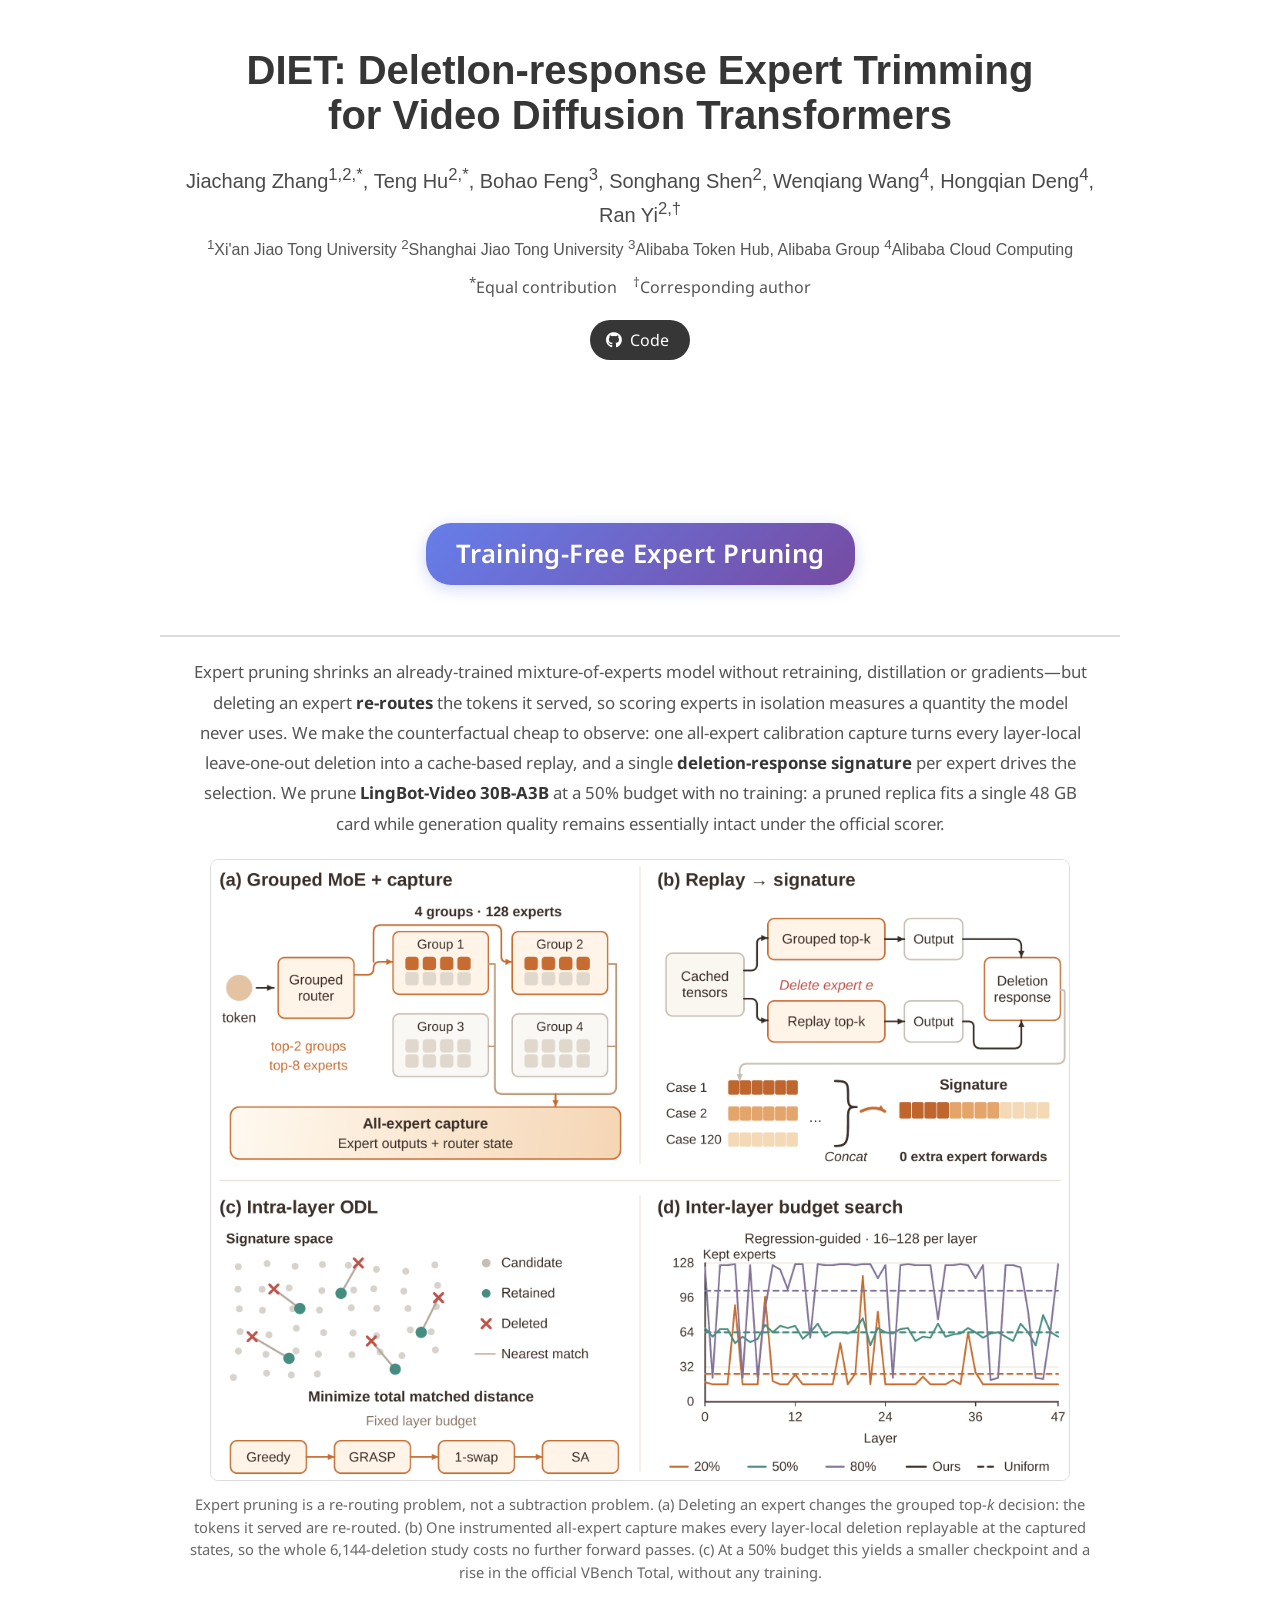
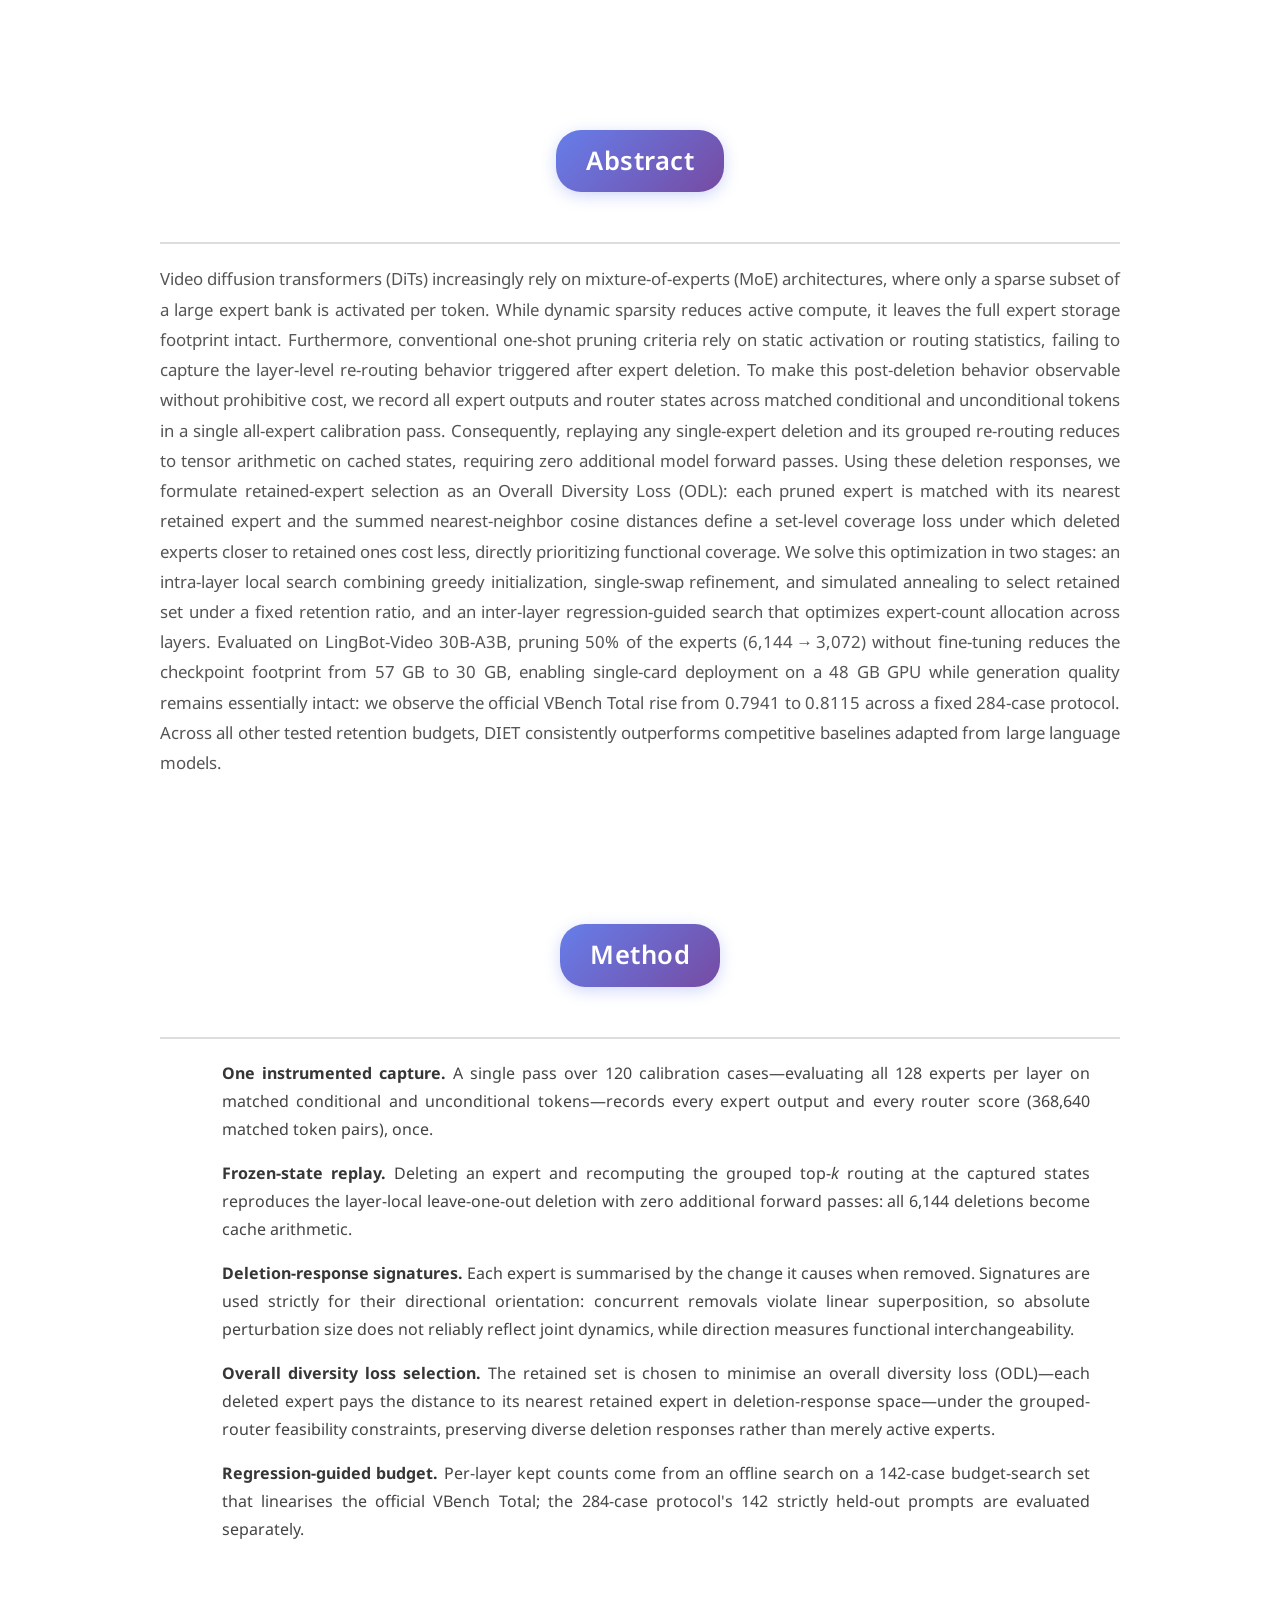
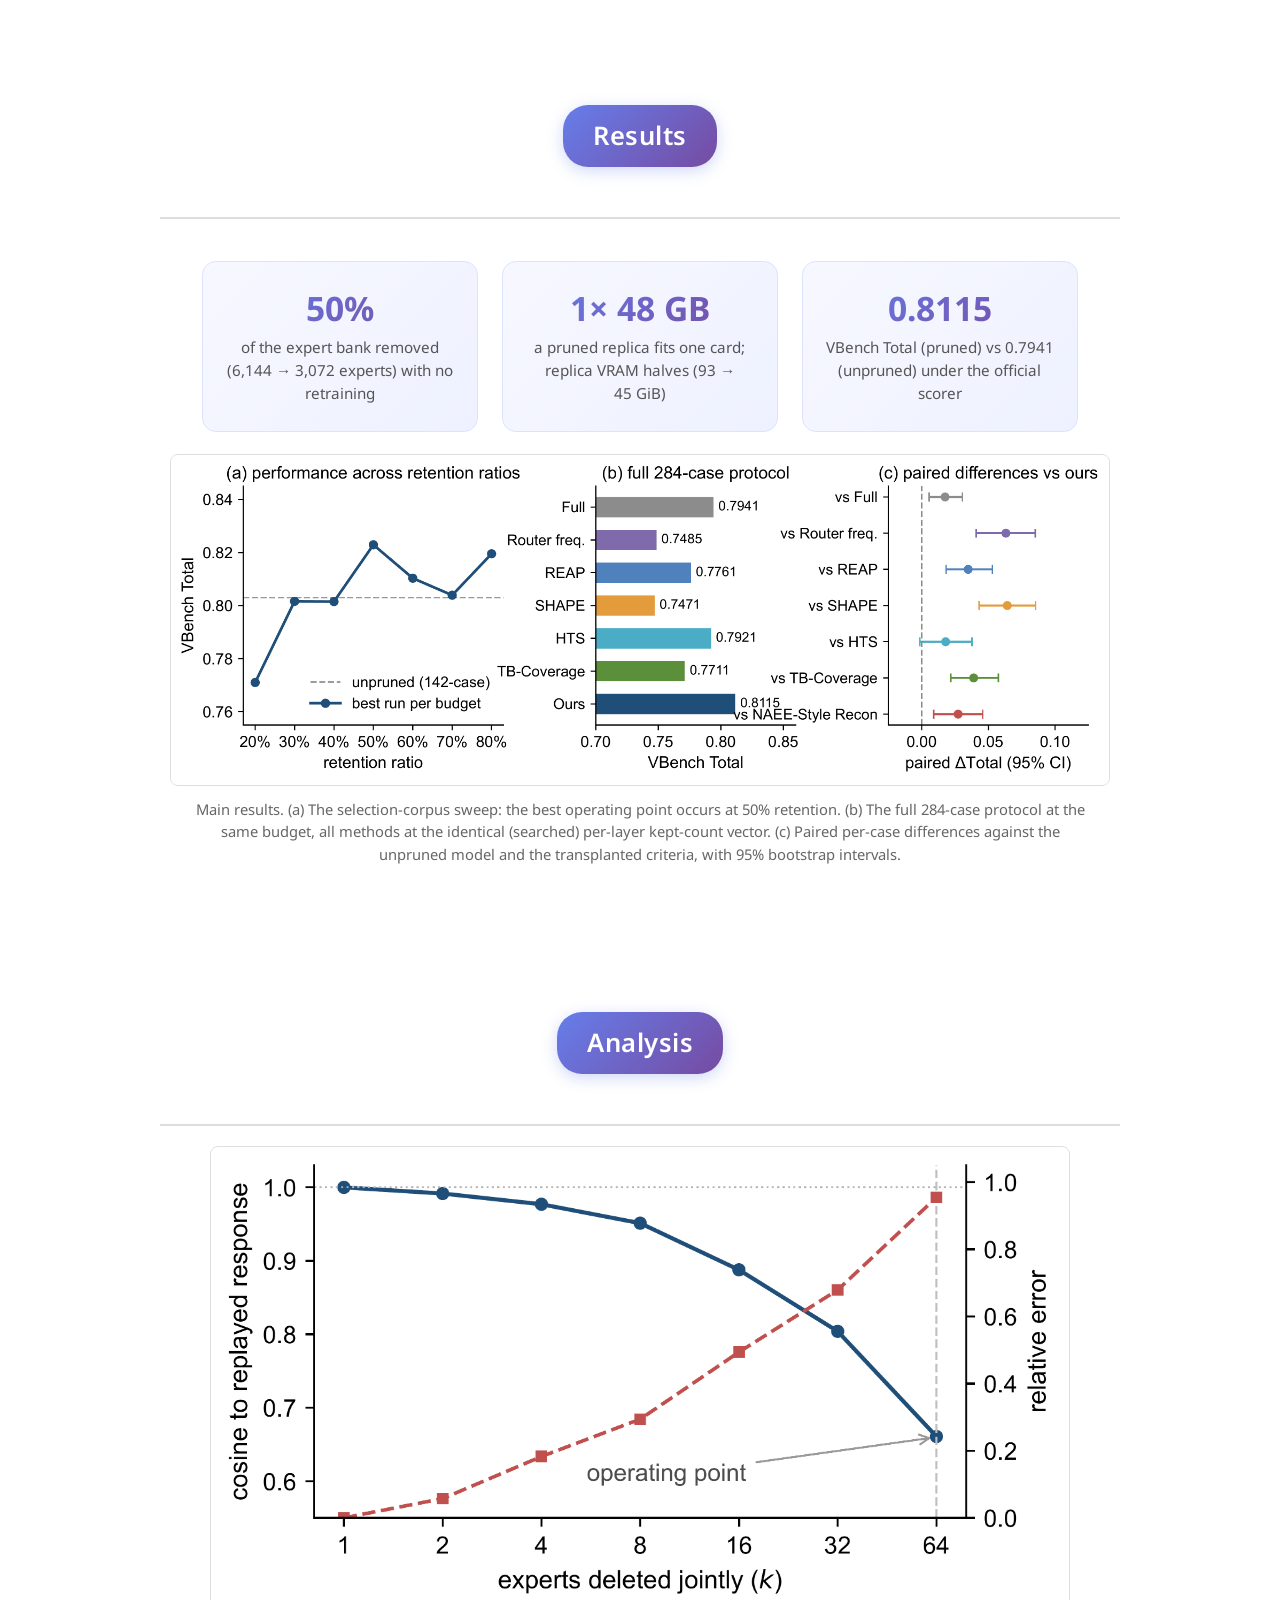
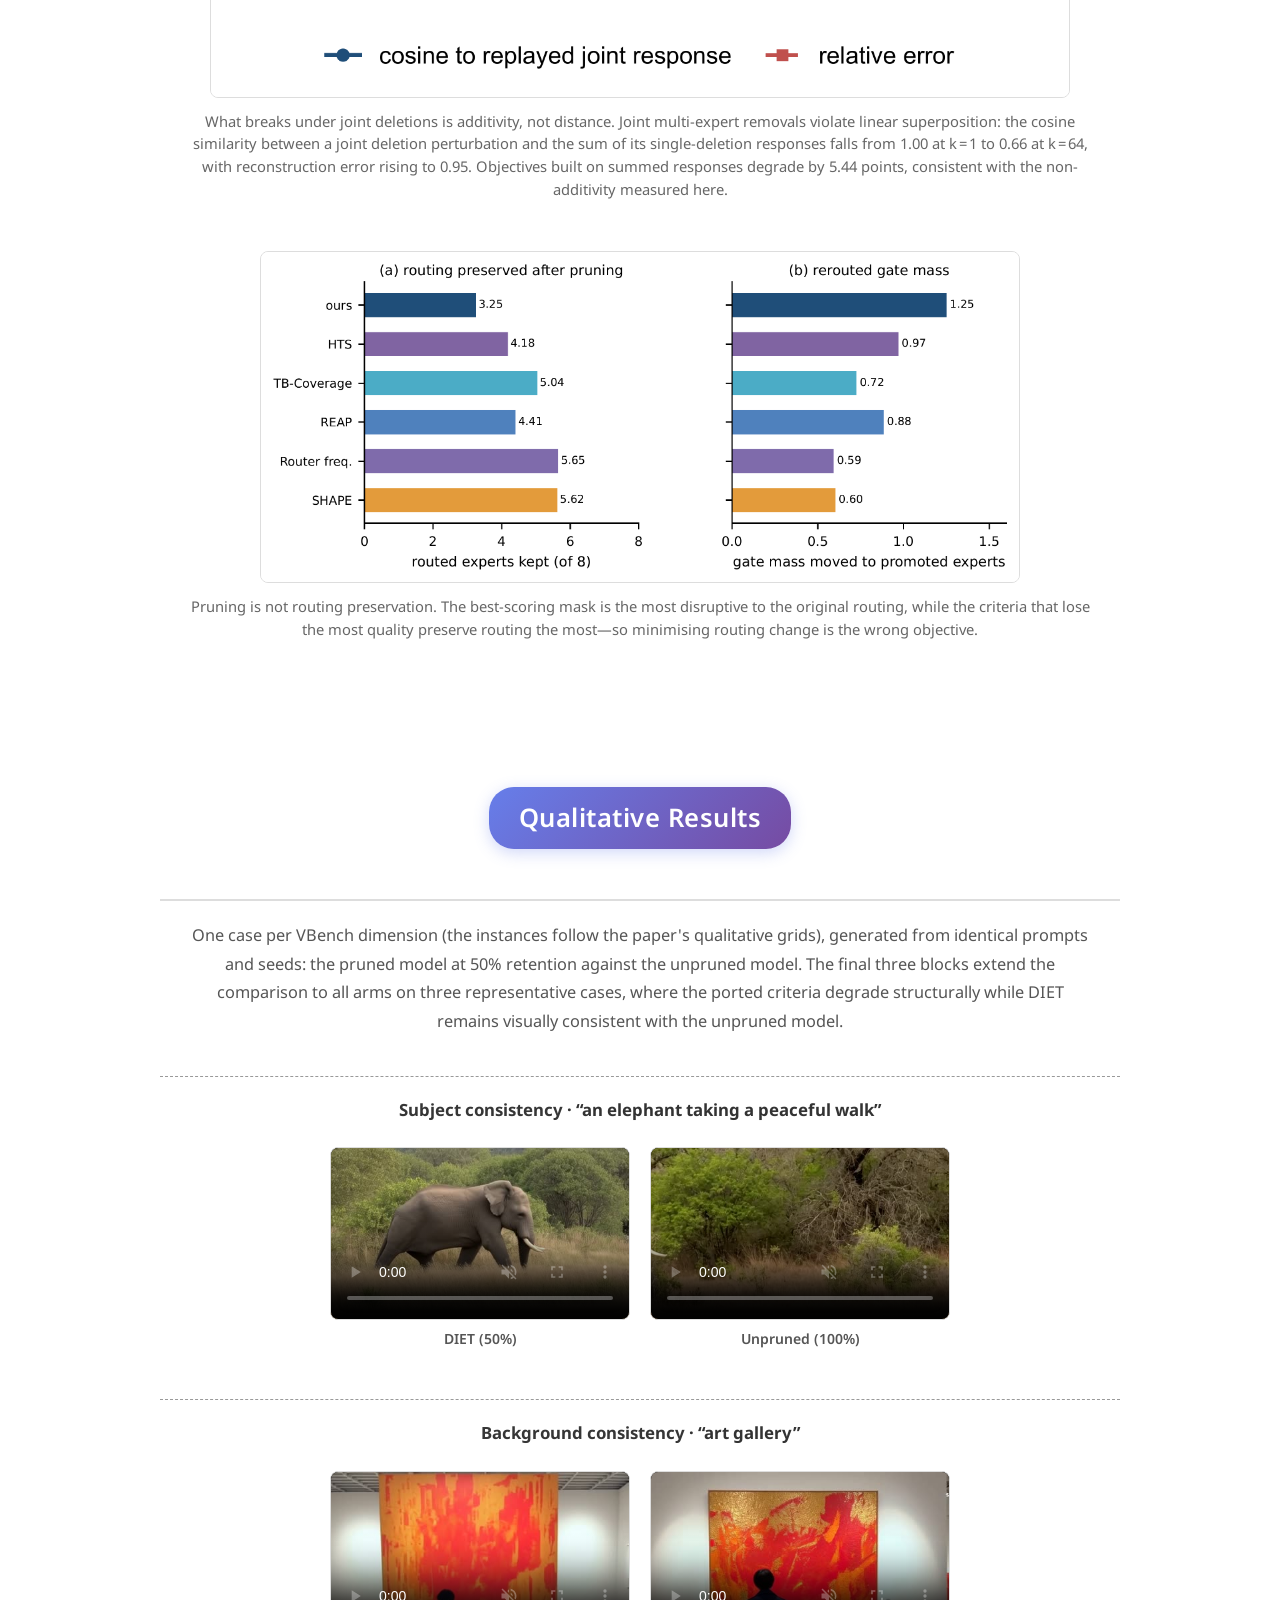
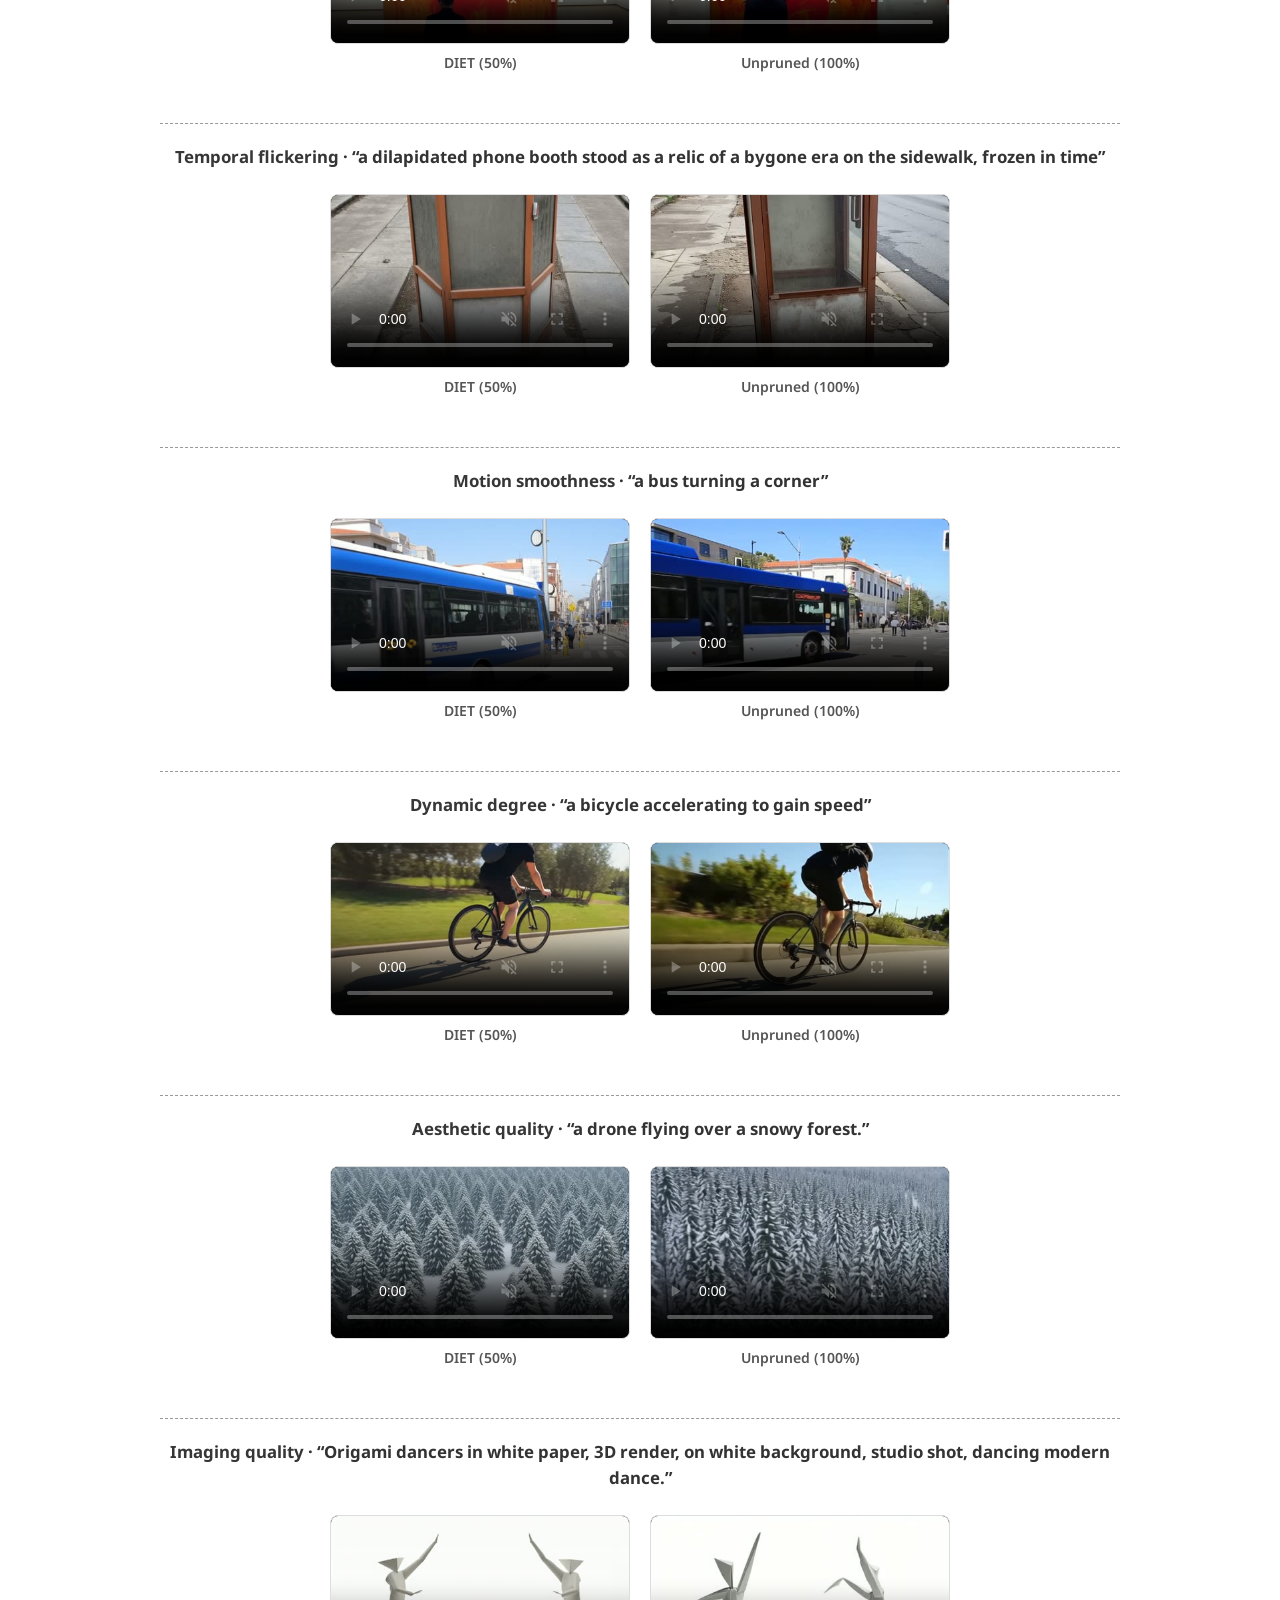
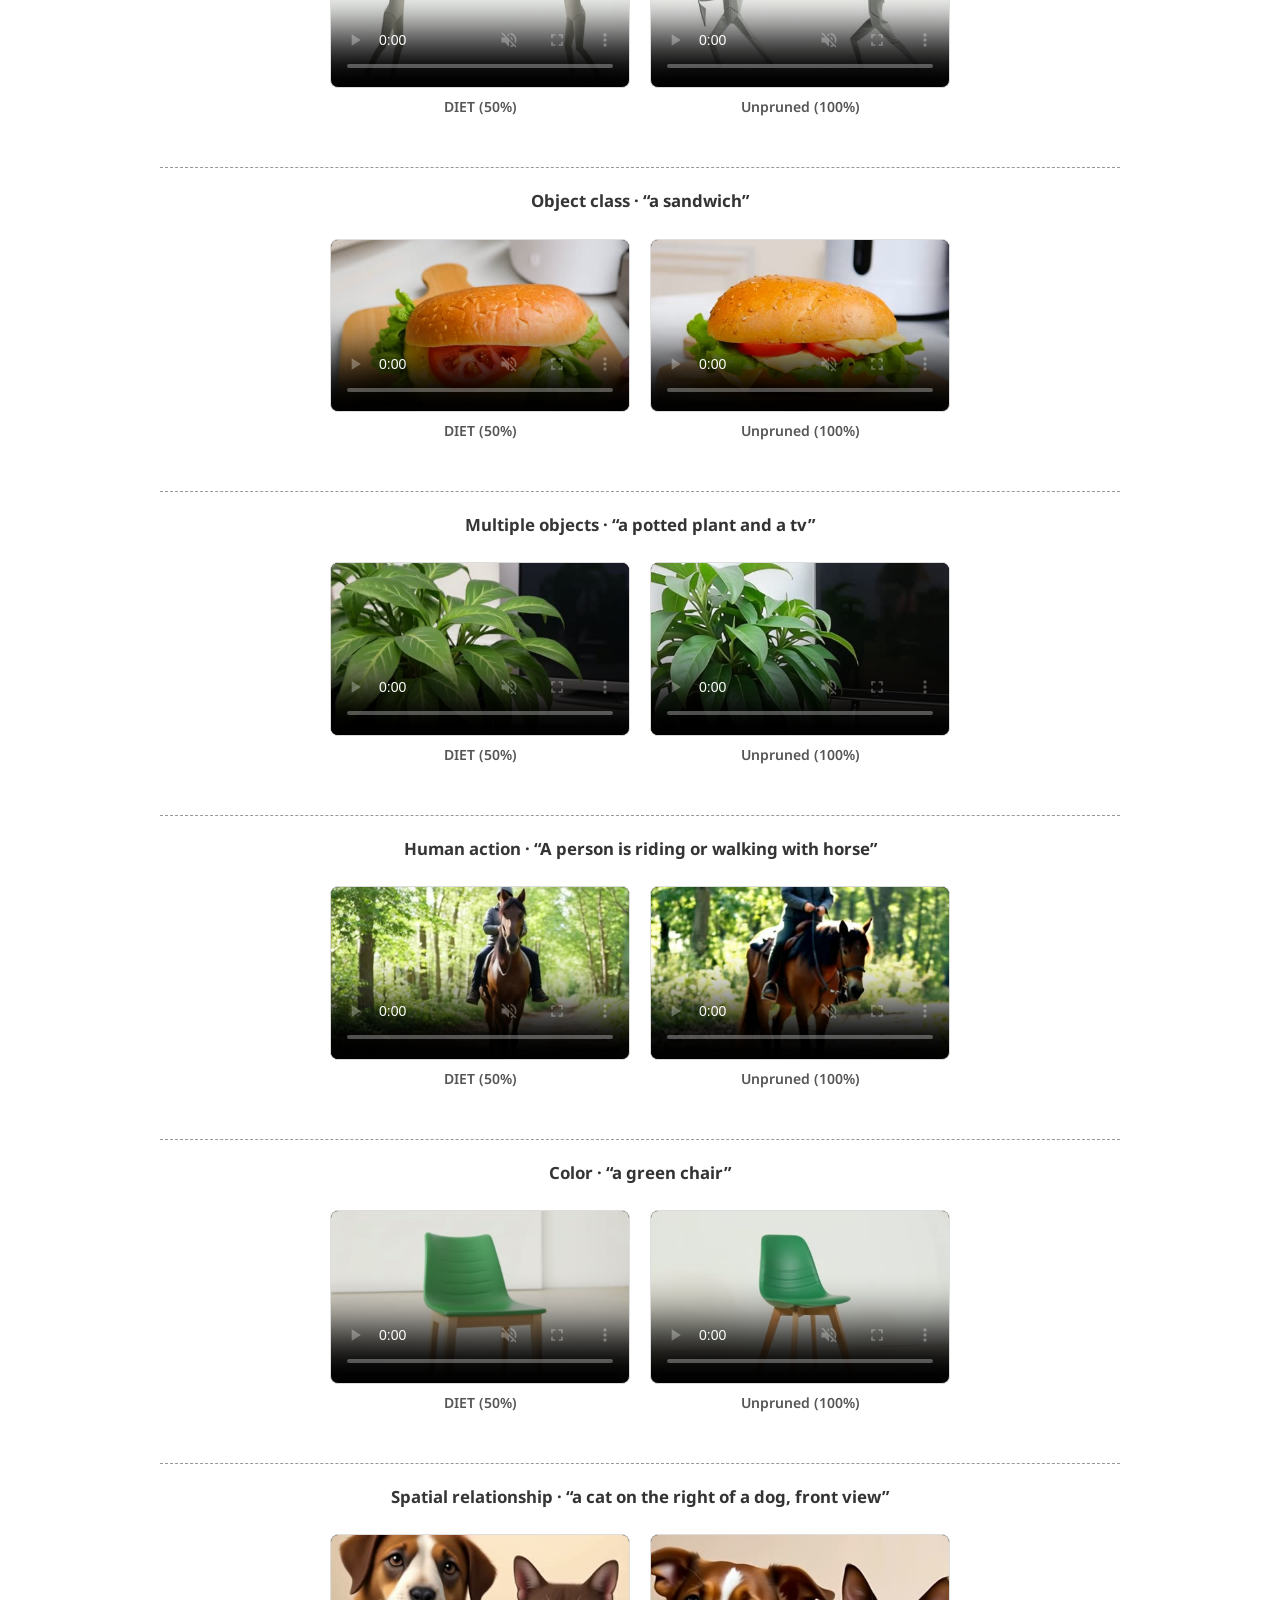
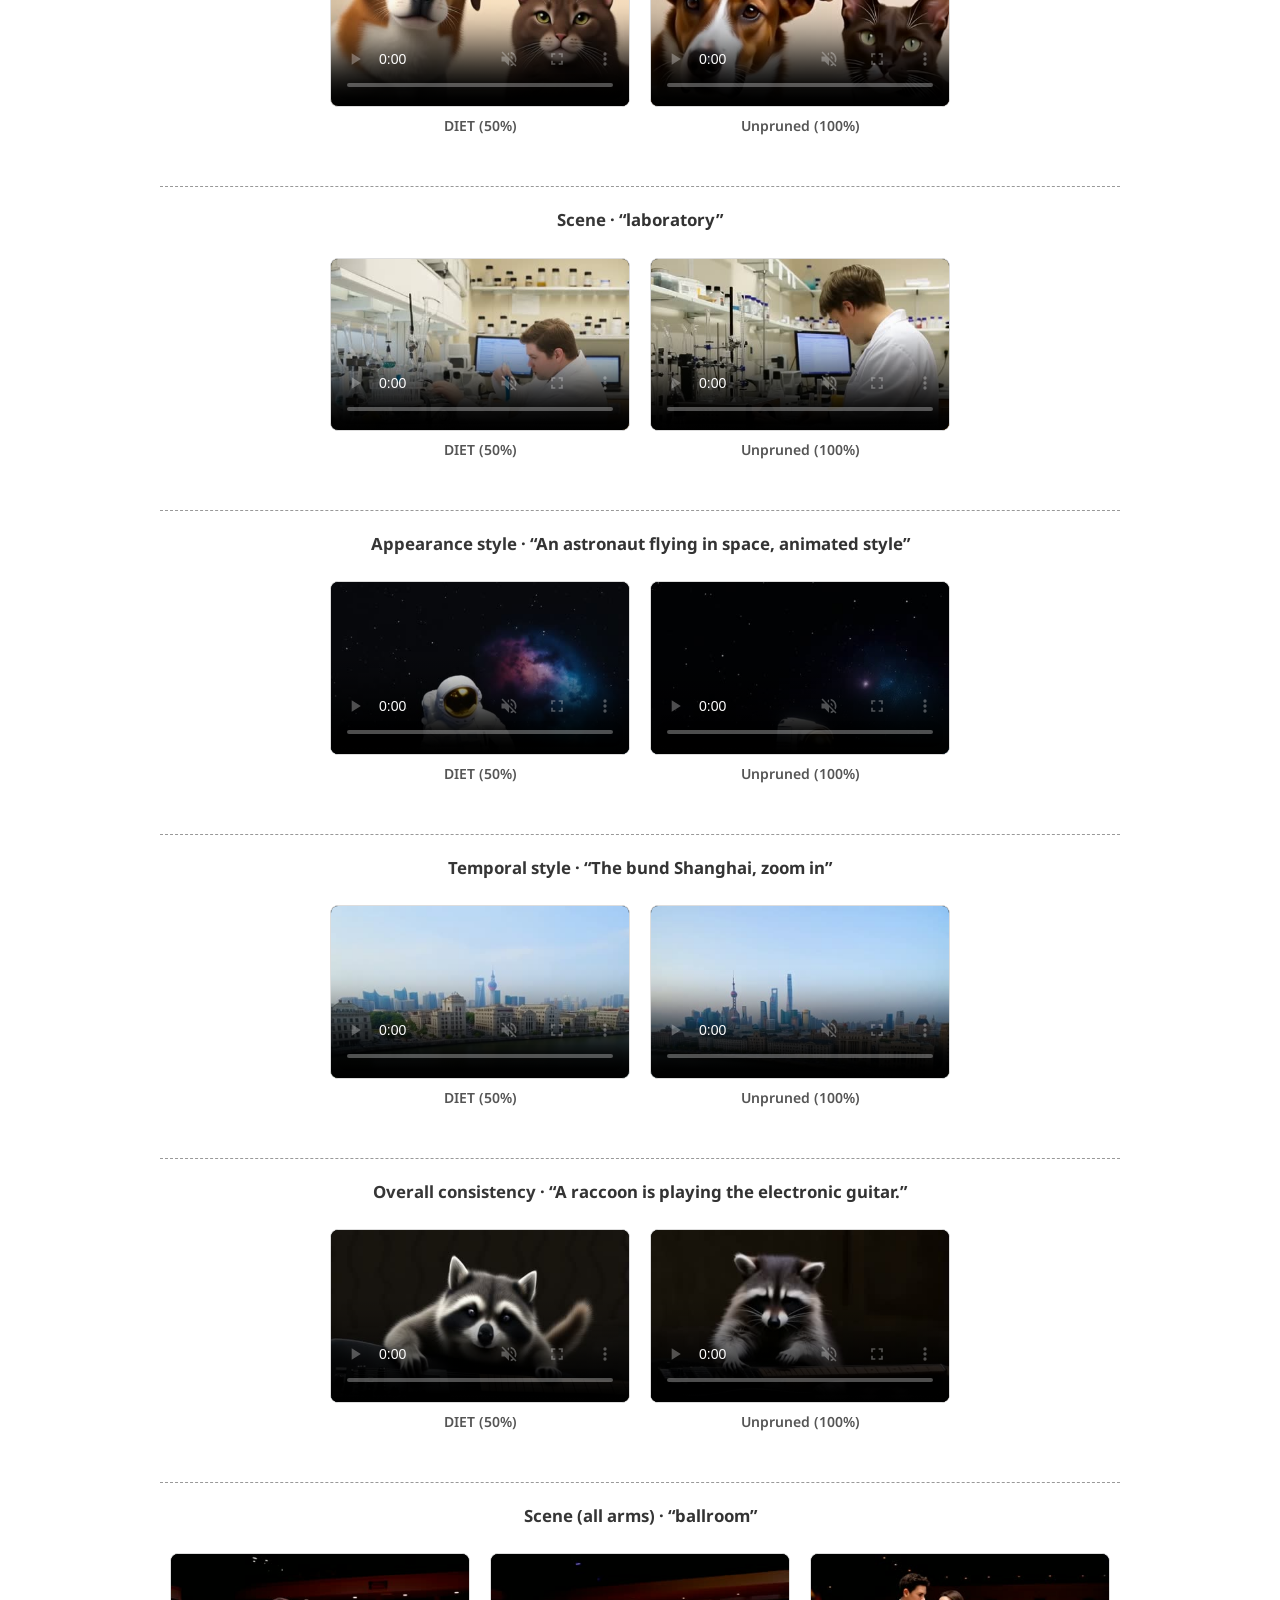
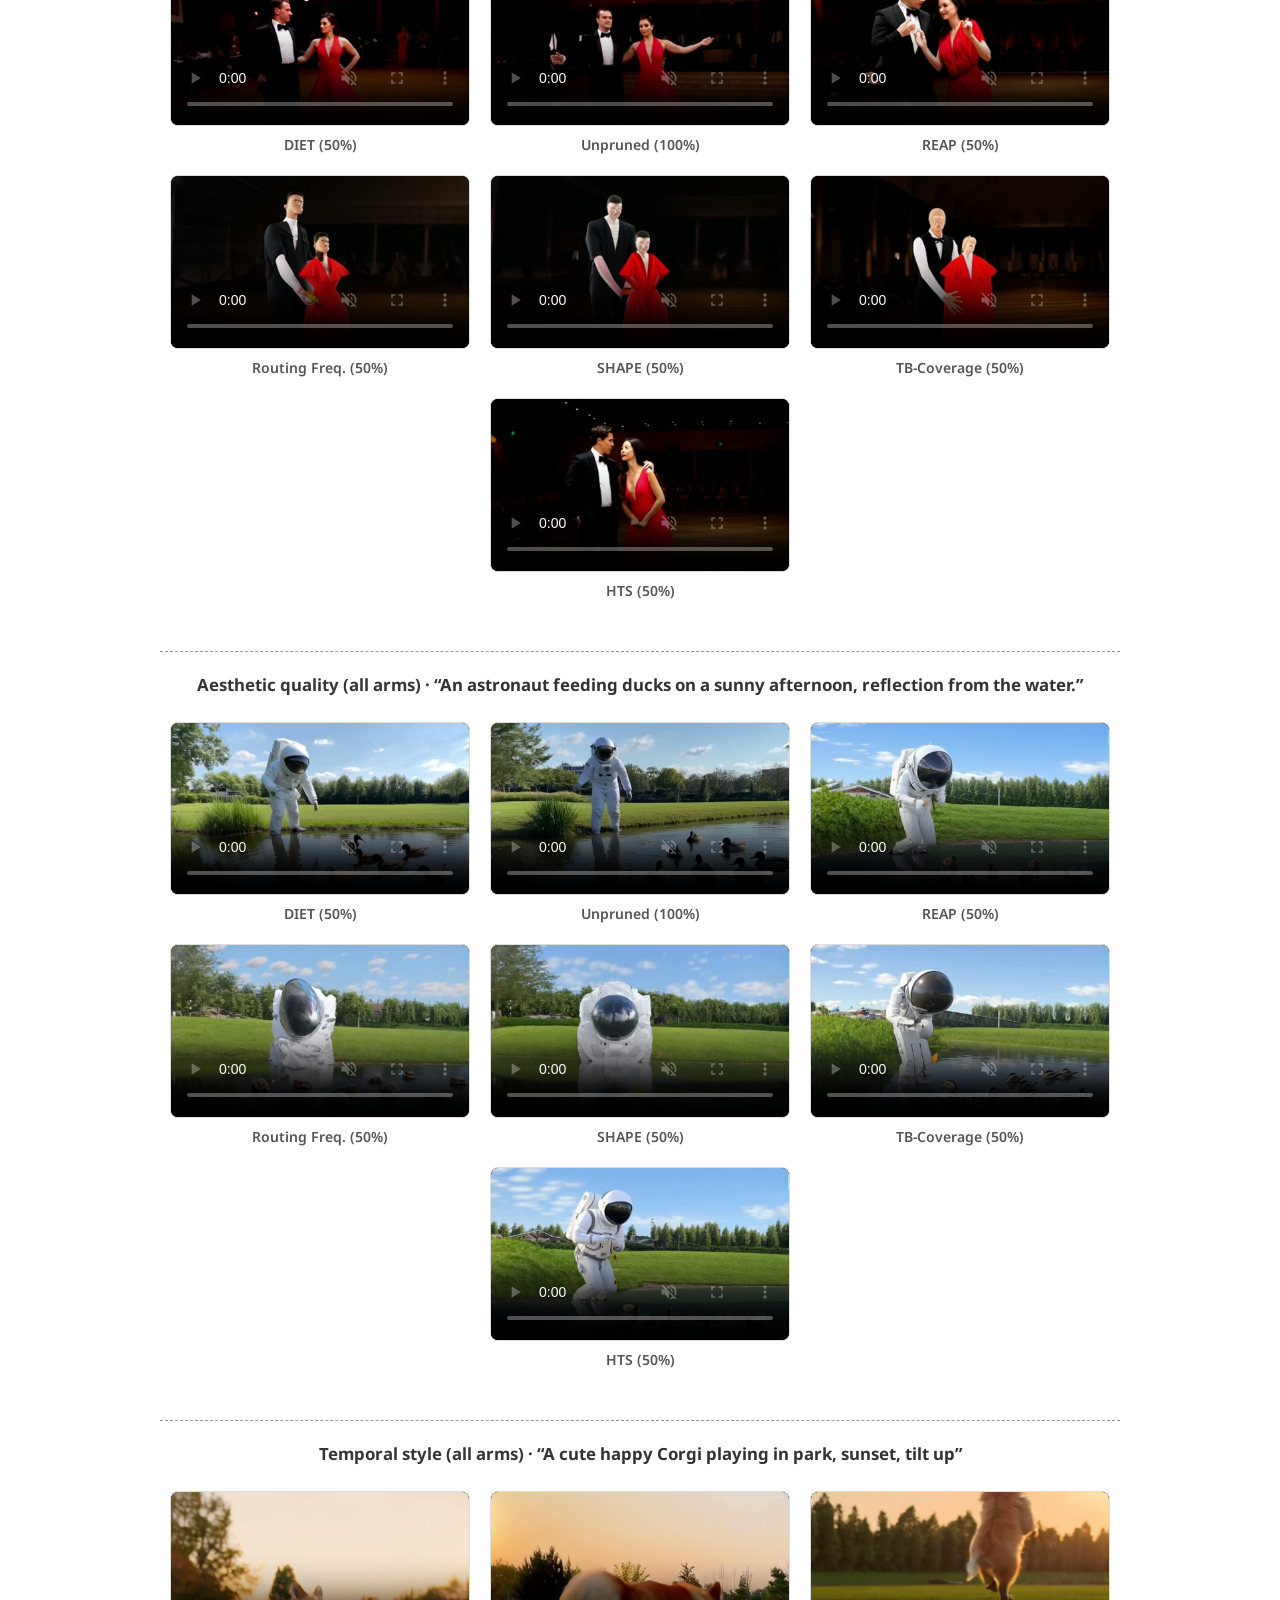
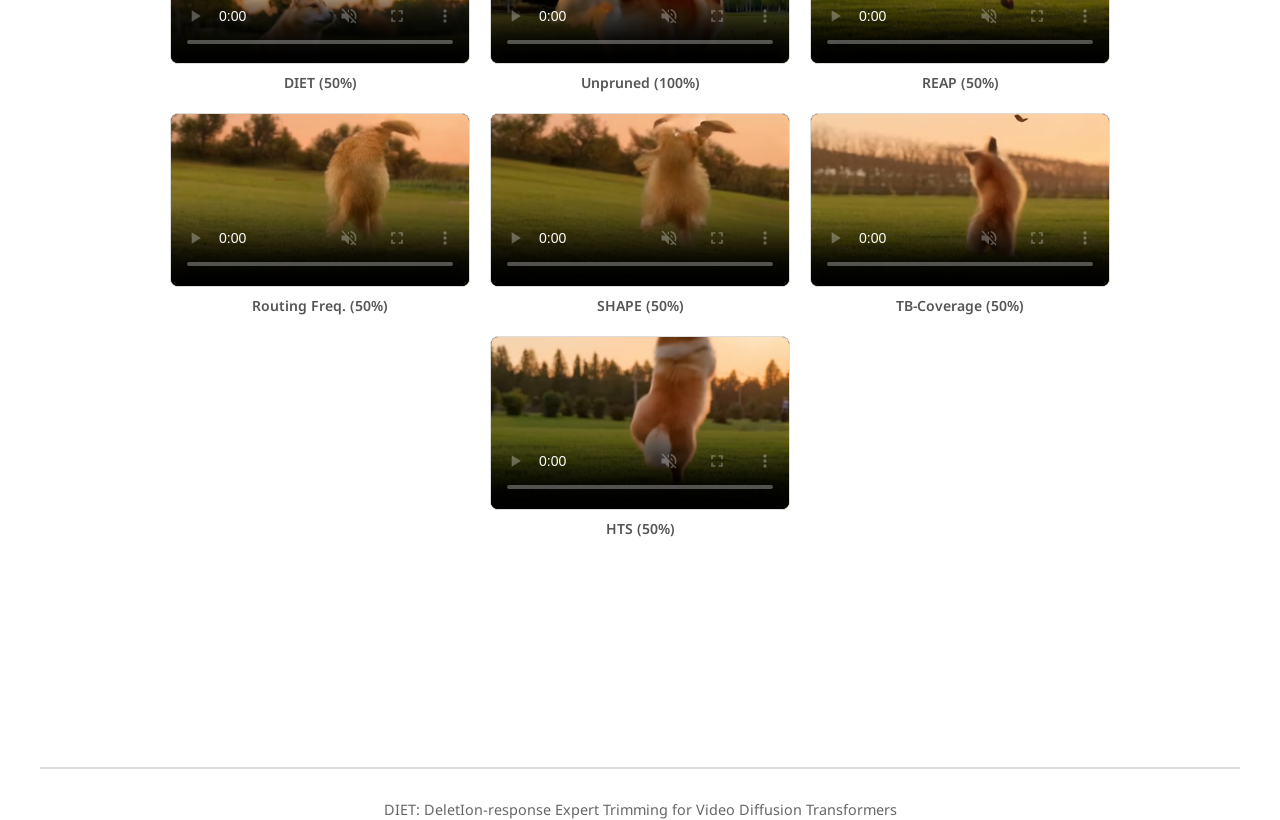
==== index.html @ 46265c9d "Project page for DIET: DeletIon-response Expert Trimming for Video Diffusion Transformers" ====
<!DOCTYPE html>
<html>
<head>
  <meta charset="utf-8">
  <meta name="description"
        content="DIET: DeletIon-response Expert Trimming for Video Diffusion Transformers">
  <meta name="keywords" content="MoE, expert pruning, video diffusion transformers, training-free compression">
  <meta name="viewport" content="width=device-width, initial-scale=1">
  <title>DIET: DeletIon-response Expert Trimming for Video Diffusion Transformers</title>

  <link href="https://fonts.googleapis.com/css?family=Google+Sans|Noto+Sans|Castoro"
        rel="stylesheet">

  <link rel="stylesheet" href="./static/css/bulma.min.css">
  <link rel="stylesheet" href="./static/css/fontawesome.all.min.css">
  <link rel="stylesheet" href="./static/css/index.css">

  <style>
    h2.section-title {
      display: inline-block;
      background: linear-gradient(135deg, #667eea 0%, #764ba2 100%);
      color: white;
      padding: 12px 30px;
      border-radius: 25px;
      border: none;
      margin: 50px auto 20px;
      font-size: 1.6em;
      font-weight: 600;
      box-shadow: 0 4px 15px rgba(102, 126, 234, 0.3);
      letter-spacing: 0.5px;
    }
    .section-divider {
      margin: 30px auto 20px;
      padding: 0;
      border-top: 2px solid #ddd;
      max-width: 1067px;
      width: 100%;
    }
    .paper-figure {
      max-width: 100%;
      border: 1px solid #ddd;
      border-radius: 8px;
      display: block;
      margin: 0 auto;
    }
    .fig-caption {
      font-size: 0.92em;
      color: #666;
      max-width: 900px;
      margin: 12px auto 0;
      text-align: center;
      line-height: 1.55;
    }
    .stat-card {
      background: linear-gradient(135deg, #f7f8ff 0%, #eef1ff 100%);
      border: 1px solid #dde3ff;
      border-radius: 14px;
      padding: 26px 18px;
      text-align: center;
      height: 100%;
    }
    .stat-number {
      font-size: 2.1em;
      font-weight: 700;
      background: linear-gradient(135deg, #667eea 0%, #764ba2 100%);
      -webkit-background-clip: text;
      -webkit-text-fill-color: transparent;
      background-clip: text;
      line-height: 1.2;
    }
    .stat-label {
      color: #555;
      font-size: 0.95em;
      margin-top: 8px;
      line-height: 1.5;
    }
    .method-list li {
      margin-bottom: 16px;
      line-height: 1.75;
      color: #444;
    }
    .gallery-figure { margin-bottom: 40px; }
    footer {
      text-align: center;
      margin-top: 80px;
      padding-top: 30px;
      color: #666;
      font-size: 0.9em;
    }
    footer::before {
      content: '';
      display: block;
      margin: 0 auto 30px;
      width: 100%;
      max-width: 1200px;
      border-top: 2px solid #ddd;
    }
    .video-section { margin-bottom: 60px; text-align: center; }
    .video-row { display: flex; flex-wrap: wrap; margin: 0 -10px; align-items: flex-start; justify-content: center; }
    .video-container { flex: 0 1 auto; margin: 10px; box-sizing: border-box; text-align: center; display: flex; flex-direction: column; min-width: 200px; max-width: 300px; }
    .video-fixed-ratio { width: 100%; height: auto; max-height: 500px; object-fit: contain; background-color: #000; border: 1px solid #ddd; border-radius: 8px; }
    .video-container p { margin-top: 8px; font-size: 14px; color: #555; word-wrap: break-word; font-weight: 600; }
    .comparison-prompt {
      width: 100%;
      text-align: center;
      font-weight: bold;
      font-size: 1.05em;
      margin-top: 20px;
      margin-bottom: 15px;
      padding: 0 10px;
      box-sizing: border-box;
      color: #333;
      line-height: 1.5;
    }
    .case-divider {
      margin: 40px auto 20px;
      padding: 0;
      border-top: 1px dashed #999;
      max-width: 1067px;
      width: 100%;
    }
  </style>
</head>
<body>

  <section class="hero">
    <div class="hero-body">
      <div class="container is-max-desktop">
        <div class="columns is-centered">
          <div class="column has-text-centered">
            <h1 class="title is-2 publication-title">DIET: DeletIon-response Expert Trimming<br>for Video Diffusion Transformers</h1>
            <div class="is-size-5 publication-authors">
              <span class="author-block">Jiachang Zhang<sup>1,2,&ast;</sup>,</span>
              <span class="author-block">Teng Hu<sup>2,&ast;</sup>,</span>
              <span class="author-block">Bohao Feng<sup>3</sup>,</span>
              <span class="author-block">Songhang Shen<sup>2</sup>,</span>
              <span class="author-block">Wenqiang Wang<sup>4</sup>,</span>
              <span class="author-block">Hongqian Deng<sup>4</sup>,</span>
              <span class="author-block">Ran Yi<sup>2,&dagger;</sup></span>
            </div>
            <div class="is-size-6 publication-authors" style="margin-top: 6px; color: #555;">
              <span class="author-block"><sup>1</sup>Xi'an Jiao Tong University</span>
              <span class="author-block"><sup>2</sup>Shanghai Jiao Tong University</span>
              <span class="author-block"><sup>3</sup>Alibaba Token Hub, Alibaba Group</span>
              <span class="author-block"><sup>4</sup>Alibaba Cloud Computing</span>
            </div>
            <div class="is-size-6" style="margin: 10px auto 4px; color: #555;">
              <sup>&ast;</sup>Equal contribution&nbsp;&nbsp;&nbsp;&nbsp;<sup>&dagger;</sup>Corresponding author
            </div>

            <div class="column has-text-centered">
              <div class="publication-links">
                <!-- Paper link will be added after the arXiv announcement. -->
                <span class="link-block">
                  <a href="https://github.com/Eric-Zhang007/Video-DiT-MoE-Pruning" class="external-link button is-normal is-rounded is-dark" target="_blank" rel="noopener">
                    <span class="icon"><i class="fab fa-github"></i></span>
                    <span>Code</span>
                  </a>
                </span>
              </div>
            </div>
          </div>
        </div>
      </div>
    </div>
  </section>

  <!-- Overview -->
  <section class="section" id="overview">
    <div class="container is-max-desktop">
      <div class="columns is-centered has-text-centered">
        <div class="column is-full">
          <h2 class="section-title">Training-Free Expert Pruning</h2>
          <div class="section-divider"></div>
          <div class="content" style="color: #555; line-height: 1.8; font-size: 1.05em; max-width: 900px; margin: 20px auto;">
            <p>
              Expert pruning shrinks an already-trained mixture-of-experts model without retraining, distillation
              or gradients&mdash;but deleting an expert <strong>re-routes</strong> the tokens it served, so scoring
              experts in isolation measures a quantity the model never uses. We make the counterfactual cheap to
              observe: one all-expert calibration capture turns every layer-local leave-one-out deletion into a
              cache-based replay, and a single <strong>deletion-response signature</strong> per expert drives the
              selection. We prune <strong>LingBot-Video 30B-A3B</strong> at a 50% budget with no training: a pruned
              replica fits a single 48&nbsp;GB card while generation quality remains essentially intact under the official scorer.
            </p>
          </div>
          <img src="./images/teaser.png" class="paper-figure" style="max-width: 860px;" alt="Overview of training-free expert pruning">
          <p class="fig-caption">
            Expert pruning is a re-routing problem, not a subtraction problem. (a)&nbsp;Deleting an expert changes
            the grouped top-<em>k</em> decision: the tokens it served are re-routed. (b)&nbsp;One instrumented
            all-expert capture makes every layer-local deletion replayable at the captured states, so the whole
            6,144-deletion study costs no further forward passes. (c)&nbsp;At a 50% budget this yields a smaller
            checkpoint and a rise in the official VBench Total, without any training.
          </p>
        </div>
      </div>
    </div>
  </section>

  <!-- Abstract -->
  <section class="section">
    <div class="container is-max-desktop">
      <div class="columns is-centered has-text-centered">
        <div class="column is-full">
          <h2 class="section-title">Abstract</h2>
          <div class="section-divider"></div>
          <div class="content has-text-justified" style="color: #555; line-height: 1.8; font-size: 1.05em; max-width: 960px; margin: 0 auto;">
            <p>
              Video diffusion transformers (DiTs) increasingly rely on mixture-of-experts (MoE)
              architectures, where only a sparse subset of a large expert bank is activated per token.
              While dynamic sparsity reduces active compute, it leaves the full expert storage footprint
              intact. Furthermore, conventional one-shot pruning criteria rely on static activation or
              routing statistics, failing to capture the layer-level re-routing behavior triggered after
              expert deletion. To make this post-deletion behavior observable without prohibitive cost, we
              record all expert outputs and router states across matched conditional and unconditional
              tokens in a single all-expert calibration pass. Consequently, replaying any single-expert
              deletion and its grouped re-routing reduces to tensor arithmetic on cached states, requiring
              zero additional model forward passes. Using these deletion responses, we formulate
              retained-expert selection as an Overall Diversity Loss (ODL): each pruned expert is matched
              with its nearest retained expert and the summed nearest-neighbor cosine distances define a
              set-level coverage loss under which deleted experts closer to retained ones cost less,
              directly prioritizing functional coverage. We solve this optimization in two stages: an
              intra-layer local search combining greedy initialization, single-swap refinement, and
              simulated annealing to select retained set under a fixed retention ratio, and an inter-layer
              regression-guided search that optimizes expert-count allocation across layers. Evaluated on
              LingBot-Video 30B-A3B, pruning 50% of the experts (6,144&thinsp;&rarr;&thinsp;3,072) without
              fine-tuning reduces the checkpoint footprint from 57&nbsp;GB to 30&nbsp;GB, enabling
              single-card deployment on a 48&nbsp;GB GPU while generation quality remains essentially
              intact: we observe the official VBench Total rise from 0.7941 to 0.8115 across a fixed
              284-case protocol. Across all other tested retention budgets, DIET consistently outperforms
              competitive baselines adapted from large language models.
            </p>
          </div>
        </div>
      </div>
    </div>
  </section>

  <!-- Method -->
  <section class="section">
    <div class="container is-max-desktop">
      <div class="columns is-centered has-text-centered">
        <div class="column is-full">
          <h2 class="section-title">Method</h2>
          <div class="section-divider"></div>
          <div class="content has-text-justified" style="max-width: 900px; margin: 10px auto 0;">
            <ul class="method-list" style="list-style: none; padding-left: 0;">
              <li><strong>One instrumented capture.</strong> A single pass over 120 calibration cases&mdash;evaluating
                all 128 experts per layer on matched conditional and unconditional tokens&mdash;records every expert
                output and every router score (368,640 matched token pairs), once.</li>
              <li><strong>Frozen-state replay.</strong> Deleting an expert and recomputing the grouped top-<em>k</em>
                routing at the captured states reproduces the layer-local leave-one-out deletion with zero
                additional forward passes: all 6,144 deletions become cache arithmetic.</li>
              <li><strong>Deletion-response signatures.</strong> Each expert is summarised by the change it causes
                when removed. Signatures are used strictly for their directional orientation: concurrent
                removals violate linear superposition, so absolute perturbation size does not reliably reflect
                joint dynamics, while direction measures functional interchangeability.</li>
              <li><strong>Overall diversity loss selection.</strong> The retained set is chosen to minimise an overall diversity loss (ODL)&mdash;each deleted expert pays the distance to its nearest retained expert in deletion-response space&mdash;under the grouped-router feasibility constraints, preserving diverse
                deletion responses rather than merely active experts.</li>
              <li><strong>Regression-guided budget.</strong> Per-layer kept counts come from an offline
                search on a 142-case budget-search set that linearises the official VBench Total;
                the 284-case protocol's 142 strictly held-out prompts are evaluated separately.</li>
            </ul>
          </div>
        </div>
      </div>
    </div>
  </section>

  <!-- Results -->
  <section class="section">
    <div class="container is-max-desktop">
      <div class="columns is-centered has-text-centered">
        <div class="column is-full">
          <h2 class="section-title">Results</h2>
          <div class="section-divider"></div>

          <div class="columns is-centered" style="margin: 30px auto 10px; max-width: 900px;">
            <div class="column is-4">
              <div class="stat-card">
                <div class="stat-number">50%</div>
                <div class="stat-label">of the expert bank removed (6,144 &rarr; 3,072 experts) with no retraining</div>
              </div>
            </div>
            <div class="column is-4">
              <div class="stat-card">
                <div class="stat-number">1&times; 48&nbsp;GB</div>
                <div class="stat-label">a pruned replica fits one card; replica VRAM halves (93 &rarr; 45&nbsp;GiB)</div>
              </div>
            </div>
            <div class="column is-4">
              <div class="stat-card">
                <div class="stat-number">0.8115</div>
                <div class="stat-label">VBench Total (pruned) vs 0.7941 (unpruned) under the official scorer</div>
              </div>
            </div>
          </div>

          <img src="./images/dashboard.png" class="paper-figure" style="max-width: 940px;" alt="Main results">
          <p class="fig-caption">
            Main results. (a)&nbsp;The selection-corpus sweep: the best operating point occurs at 50% retention.
            (b)&nbsp;The full 284-case protocol at the same budget, all methods at the identical (searched) per-layer
            kept-count vector. (c)&nbsp;Paired per-case differences against the unpruned model and the transplanted
            criteria, with 95% bootstrap intervals.
          </p>
        </div>
      </div>
    </div>
  </section>

  <!-- Analysis -->
  <section class="section">
    <div class="container is-max-desktop">
      <div class="columns is-centered has-text-centered">
        <div class="column is-full">
          <h2 class="section-title">Analysis</h2>
          <div class="section-divider"></div>

          <img src="./images/mechanism.png" class="paper-figure" style="max-width: 860px;" alt="Breakdown of additive superposition under joint multi-expert deletions">
          <p class="fig-caption">
            What breaks under joint deletions is additivity, not distance. Joint multi-expert removals violate
            linear superposition: the cosine similarity between a joint deletion perturbation and the sum of its
            single-deletion responses falls from 1.00 at k&thinsp;=&thinsp;1 to 0.66 at k&thinsp;=&thinsp;64, with
            reconstruction error rising to 0.95. Objectives built on summed responses degrade by 5.44 points,
            consistent with the non-additivity measured here.
          </p>

          <img src="./images/reroute.png" class="paper-figure" style="max-width: 760px; margin-top: 50px;" alt="Routing analysis">
          <p class="fig-caption">
            Pruning is not routing preservation. The best-scoring mask is the most disruptive to the original
            routing, while the criteria that lose the most quality preserve routing the most&mdash;so minimising
            routing change is the wrong objective.
          </p>
        </div>
      </div>
    </div>
  </section>

  <!-- Qualitative results -->
  <section class="section">
    <div class="container is-max-desktop">
      <div class="columns is-centered has-text-centered">
        <div class="column is-full">
          <h2 class="section-title">Qualitative Results</h2>
          <div class="section-divider"></div>
          <div class="content" style="color: #555; line-height: 1.75; font-size: 1.02em; max-width: 900px; margin: 20px auto;">
            <p>
              One case per VBench dimension (the instances follow the paper's qualitative grids), generated from identical
              prompts and seeds: the pruned model at 50% retention against the unpruned model. The final three blocks extend the
              comparison to all arms on three representative cases, where the ported criteria degrade structurally while DIET remains
              visually consistent with the unpruned model.
            </p>
          </div>

          <div class="video-section">
            <div class="case-divider"></div>
            <p class="comparison-prompt"><strong>Subject consistency</strong> &middot; &ldquo;an elephant taking a peaceful walk&rdquo;</p>
            <div class="video-row">
              <div class="video-container">
                <video class="video-fixed-ratio" controls muted loop preload="metadata" poster="./videos_g16/subject_consistency-060-783eaa95_ours.jpg"><source src="./videos_g16/subject_consistency-060-783eaa95_ours.mp4" type="video/mp4"></video>
                <p>DIET (50%)</p>
              </div>
              <div class="video-container">
                <video class="video-fixed-ratio" controls muted loop preload="metadata" poster="./videos_g16/subject_consistency-060-783eaa95_full.jpg"><source src="./videos_g16/subject_consistency-060-783eaa95_full.mp4" type="video/mp4"></video>
                <p>Unpruned (100%)</p>
              </div>
            </div>
            <div class="case-divider"></div>
            <p class="comparison-prompt"><strong>Background consistency</strong> &middot; &ldquo;art gallery&rdquo;</p>
            <div class="video-row">
              <div class="video-container">
                <video class="video-fixed-ratio" controls muted loop preload="metadata" poster="./videos_g16/background_consistency-780-a1ec4fa9_ours.jpg"><source src="./videos_g16/background_consistency-780-a1ec4fa9_ours.mp4" type="video/mp4"></video>
                <p>DIET (50%)</p>
              </div>
              <div class="video-container">
                <video class="video-fixed-ratio" controls muted loop preload="metadata" poster="./videos_g16/background_consistency-780-a1ec4fa9_full.jpg"><source src="./videos_g16/background_consistency-780-a1ec4fa9_full.mp4" type="video/mp4"></video>
                <p>Unpruned (100%)</p>
              </div>
            </div>
            <div class="case-divider"></div>
            <p class="comparison-prompt"><strong>Temporal flickering</strong> &middot; &ldquo;a dilapidated phone booth stood as a relic of a bygone era on the sidewalk, frozen in time&rdquo;</p>
            <div class="video-row">
              <div class="video-container">
                <video class="video-fixed-ratio" controls muted loop preload="metadata" poster="./videos_g16/temporal_flickering-039-e062b000_ours.jpg"><source src="./videos_g16/temporal_flickering-039-e062b000_ours.mp4" type="video/mp4"></video>
                <p>DIET (50%)</p>
              </div>
              <div class="video-container">
                <video class="video-fixed-ratio" controls muted loop preload="metadata" poster="./videos_g16/temporal_flickering-039-e062b000_full.jpg"><source src="./videos_g16/temporal_flickering-039-e062b000_full.mp4" type="video/mp4"></video>
                <p>Unpruned (100%)</p>
              </div>
            </div>
            <div class="case-divider"></div>
            <p class="comparison-prompt"><strong>Motion smoothness</strong> &middot; &ldquo;a bus turning a corner&rdquo;</p>
            <div class="video-row">
              <div class="video-container">
                <video class="video-fixed-ratio" controls muted loop preload="metadata" poster="./videos_g16/motion_smoothness-281-5fca4292_ours.jpg"><source src="./videos_g16/motion_smoothness-281-5fca4292_ours.mp4" type="video/mp4"></video>
                <p>DIET (50%)</p>
              </div>
              <div class="video-container">
                <video class="video-fixed-ratio" controls muted loop preload="metadata" poster="./videos_g16/motion_smoothness-281-5fca4292_full.jpg"><source src="./videos_g16/motion_smoothness-281-5fca4292_full.mp4" type="video/mp4"></video>
                <p>Unpruned (100%)</p>
              </div>
            </div>
            <div class="case-divider"></div>
            <p class="comparison-prompt"><strong>Dynamic degree</strong> &middot; &ldquo;a bicycle accelerating to gain speed&rdquo;</p>
            <div class="video-row">
              <div class="video-container">
                <video class="video-fixed-ratio" controls muted loop preload="metadata" poster="./videos_g16/dynamic_degree-267-d22b9457_ours.jpg"><source src="./videos_g16/dynamic_degree-267-d22b9457_ours.mp4" type="video/mp4"></video>
                <p>DIET (50%)</p>
              </div>
              <div class="video-container">
                <video class="video-fixed-ratio" controls muted loop preload="metadata" poster="./videos_g16/dynamic_degree-267-d22b9457_full.jpg"><source src="./videos_g16/dynamic_degree-267-d22b9457_full.mp4" type="video/mp4"></video>
                <p>Unpruned (100%)</p>
              </div>
            </div>
            <div class="case-divider"></div>
            <p class="comparison-prompt"><strong>Aesthetic quality</strong> &middot; &ldquo;a drone flying over a snowy forest.&rdquo;</p>
            <div class="video-row">
              <div class="video-container">
                <video class="video-fixed-ratio" controls muted loop preload="metadata" poster="./videos_g16/aesthetic_quality-702-2211dc13_ours.jpg"><source src="./videos_g16/aesthetic_quality-702-2211dc13_ours.mp4" type="video/mp4"></video>
                <p>DIET (50%)</p>
              </div>
              <div class="video-container">
                <video class="video-fixed-ratio" controls muted loop preload="metadata" poster="./videos_g16/aesthetic_quality-702-2211dc13_full.jpg"><source src="./videos_g16/aesthetic_quality-702-2211dc13_full.mp4" type="video/mp4"></video>
                <p>Unpruned (100%)</p>
              </div>
            </div>
            <div class="case-divider"></div>
            <p class="comparison-prompt"><strong>Imaging quality</strong> &middot; &ldquo;Origami dancers in white paper, 3D render, on white background, studio shot, dancing modern dance.&rdquo;</p>
            <div class="video-row">
              <div class="video-container">
                <video class="video-fixed-ratio" controls muted loop preload="metadata" poster="./videos_g16/imaging_quality-711-5ecd112e_ours.jpg"><source src="./videos_g16/imaging_quality-711-5ecd112e_ours.mp4" type="video/mp4"></video>
                <p>DIET (50%)</p>
              </div>
              <div class="video-container">
                <video class="video-fixed-ratio" controls muted loop preload="metadata" poster="./videos_g16/imaging_quality-711-5ecd112e_full.jpg"><source src="./videos_g16/imaging_quality-711-5ecd112e_full.mp4" type="video/mp4"></video>
                <p>Unpruned (100%)</p>
              </div>
            </div>
            <div class="case-divider"></div>
            <p class="comparison-prompt"><strong>Object class</strong> &middot; &ldquo;a sandwich&rdquo;</p>
            <div class="video-row">
              <div class="video-container">
                <video class="video-fixed-ratio" controls muted loop preload="metadata" poster="./videos_g16/object_class-048-de6bd14f_ours.jpg"><source src="./videos_g16/object_class-048-de6bd14f_ours.mp4" type="video/mp4"></video>
                <p>DIET (50%)</p>
              </div>
              <div class="video-container">
                <video class="video-fixed-ratio" controls muted loop preload="metadata" poster="./videos_g16/object_class-048-de6bd14f_full.jpg"><source src="./videos_g16/object_class-048-de6bd14f_full.mp4" type="video/mp4"></video>
                <p>Unpruned (100%)</p>
              </div>
            </div>
            <div class="case-divider"></div>
            <p class="comparison-prompt"><strong>Multiple objects</strong> &middot; &ldquo;a potted plant and a tv&rdquo;</p>
            <div class="video-row">
              <div class="video-container">
                <video class="video-fixed-ratio" controls muted loop preload="metadata" poster="./videos_g16/multiple_objects-012-f9f795ed_ours.jpg"><source src="./videos_g16/multiple_objects-012-f9f795ed_ours.mp4" type="video/mp4"></video>
                <p>DIET (50%)</p>
              </div>
              <div class="video-container">
                <video class="video-fixed-ratio" controls muted loop preload="metadata" poster="./videos_g16/multiple_objects-012-f9f795ed_full.jpg"><source src="./videos_g16/multiple_objects-012-f9f795ed_full.mp4" type="video/mp4"></video>
                <p>Unpruned (100%)</p>
              </div>
            </div>
            <div class="case-divider"></div>
            <p class="comparison-prompt"><strong>Human action</strong> &middot; &ldquo;A person is riding or walking with horse&rdquo;</p>
            <div class="video-row">
              <div class="video-container">
                <video class="video-fixed-ratio" controls muted loop preload="metadata" poster="./videos_g16/human_action-078-79c133e0_ours.jpg"><source src="./videos_g16/human_action-078-79c133e0_ours.mp4" type="video/mp4"></video>
                <p>DIET (50%)</p>
              </div>
              <div class="video-container">
                <video class="video-fixed-ratio" controls muted loop preload="metadata" poster="./videos_g16/human_action-078-79c133e0_full.jpg"><source src="./videos_g16/human_action-078-79c133e0_full.mp4" type="video/mp4"></video>
                <p>Unpruned (100%)</p>
              </div>
            </div>
            <div class="case-divider"></div>
            <p class="comparison-prompt"><strong>Color</strong> &middot; &ldquo;a green chair&rdquo;</p>
            <div class="video-row">
              <div class="video-container">
                <video class="video-fixed-ratio" controls muted loop preload="metadata" poster="./videos_g16/color-059-a853d59d_ours.jpg"><source src="./videos_g16/color-059-a853d59d_ours.mp4" type="video/mp4"></video>
                <p>DIET (50%)</p>
              </div>
              <div class="video-container">
                <video class="video-fixed-ratio" controls muted loop preload="metadata" poster="./videos_g16/color-059-a853d59d_full.jpg"><source src="./videos_g16/color-059-a853d59d_full.mp4" type="video/mp4"></video>
                <p>Unpruned (100%)</p>
              </div>
            </div>
            <div class="case-divider"></div>
            <p class="comparison-prompt"><strong>Spatial relationship</strong> &middot; &ldquo;a cat on the right of a dog, front view&rdquo;</p>
            <div class="video-row">
              <div class="video-container">
                <video class="video-fixed-ratio" controls muted loop preload="metadata" poster="./videos_g16/spatial_relationship-011-36369509_ours.jpg"><source src="./videos_g16/spatial_relationship-011-36369509_ours.mp4" type="video/mp4"></video>
                <p>DIET (50%)</p>
              </div>
              <div class="video-container">
                <video class="video-fixed-ratio" controls muted loop preload="metadata" poster="./videos_g16/spatial_relationship-011-36369509_full.jpg"><source src="./videos_g16/spatial_relationship-011-36369509_full.mp4" type="video/mp4"></video>
                <p>Unpruned (100%)</p>
              </div>
            </div>
            <div class="case-divider"></div>
            <p class="comparison-prompt"><strong>Scene</strong> &middot; &ldquo;laboratory&rdquo;</p>
            <div class="video-row">
              <div class="video-container">
                <video class="video-fixed-ratio" controls muted loop preload="metadata" poster="./videos_g16/scene-050-3791510b_ours.jpg"><source src="./videos_g16/scene-050-3791510b_ours.mp4" type="video/mp4"></video>
                <p>DIET (50%)</p>
              </div>
              <div class="video-container">
                <video class="video-fixed-ratio" controls muted loop preload="metadata" poster="./videos_g16/scene-050-3791510b_full.jpg"><source src="./videos_g16/scene-050-3791510b_full.mp4" type="video/mp4"></video>
                <p>Unpruned (100%)</p>
              </div>
            </div>
            <div class="case-divider"></div>
            <p class="comparison-prompt"><strong>Appearance style</strong> &middot; &ldquo;An astronaut flying in space, animated style&rdquo;</p>
            <div class="video-row">
              <div class="video-container">
                <video class="video-fixed-ratio" controls muted loop preload="metadata" poster="./videos_g16/appearance_style-078-de68af39_ours.jpg"><source src="./videos_g16/appearance_style-078-de68af39_ours.mp4" type="video/mp4"></video>
                <p>DIET (50%)</p>
              </div>
              <div class="video-container">
                <video class="video-fixed-ratio" controls muted loop preload="metadata" poster="./videos_g16/appearance_style-078-de68af39_full.jpg"><source src="./videos_g16/appearance_style-078-de68af39_full.mp4" type="video/mp4"></video>
                <p>Unpruned (100%)</p>
              </div>
            </div>
            <div class="case-divider"></div>
            <p class="comparison-prompt"><strong>Temporal style</strong> &middot; &ldquo;The bund Shanghai, zoom in&rdquo;</p>
            <div class="video-row">
              <div class="video-container">
                <video class="video-fixed-ratio" controls muted loop preload="metadata" poster="./videos_g16/temporal_style-011-dad8128c_ours.jpg"><source src="./videos_g16/temporal_style-011-dad8128c_ours.mp4" type="video/mp4"></video>
                <p>DIET (50%)</p>
              </div>
              <div class="video-container">
                <video class="video-fixed-ratio" controls muted loop preload="metadata" poster="./videos_g16/temporal_style-011-dad8128c_full.jpg"><source src="./videos_g16/temporal_style-011-dad8128c_full.mp4" type="video/mp4"></video>
                <p>Unpruned (100%)</p>
              </div>
            </div>
            <div class="case-divider"></div>
            <p class="comparison-prompt"><strong>Overall consistency</strong> &middot; &ldquo;A raccoon is playing the electronic guitar.&rdquo;</p>
            <div class="video-row">
              <div class="video-container">
                <video class="video-fixed-ratio" controls muted loop preload="metadata" poster="./videos_g16/overall_consistency-048-e8698430_ours.jpg"><source src="./videos_g16/overall_consistency-048-e8698430_ours.mp4" type="video/mp4"></video>
                <p>DIET (50%)</p>
              </div>
              <div class="video-container">
                <video class="video-fixed-ratio" controls muted loop preload="metadata" poster="./videos_g16/overall_consistency-048-e8698430_full.jpg"><source src="./videos_g16/overall_consistency-048-e8698430_full.mp4" type="video/mp4"></video>
                <p>Unpruned (100%)</p>
              </div>
            </div>
            <div class="case-divider"></div>
            <p class="comparison-prompt"><strong>Scene (all arms)</strong> &middot; &ldquo;ballroom&rdquo;</p>
            <div class="video-row">
              <div class="video-container">
                <video class="video-fixed-ratio" controls muted loop preload="metadata" poster="./videos_g16/scene-007-c501494d_ours.jpg"><source src="./videos_g16/scene-007-c501494d_ours.mp4" type="video/mp4"></video>
                <p>DIET (50%)</p>
              </div>
              <div class="video-container">
                <video class="video-fixed-ratio" controls muted loop preload="metadata" poster="./videos_g16/scene-007-c501494d_full.jpg"><source src="./videos_g16/scene-007-c501494d_full.mp4" type="video/mp4"></video>
                <p>Unpruned (100%)</p>
              </div>
              <div class="video-container">
                <video class="video-fixed-ratio" controls muted loop preload="metadata" poster="./videos_g16/scene-007-c501494d_reap.jpg"><source src="./videos_g16/scene-007-c501494d_reap.mp4" type="video/mp4"></video>
                <p>REAP (50%)</p>
              </div>
              <div class="video-container">
                <video class="video-fixed-ratio" controls muted loop preload="metadata" poster="./videos_g16/scene-007-c501494d_routerfreq.jpg"><source src="./videos_g16/scene-007-c501494d_routerfreq.mp4" type="video/mp4"></video>
                <p>Routing Freq. (50%)</p>
              </div>
              <div class="video-container">
                <video class="video-fixed-ratio" controls muted loop preload="metadata" poster="./videos_g16/scene-007-c501494d_shape.jpg"><source src="./videos_g16/scene-007-c501494d_shape.mp4" type="video/mp4"></video>
                <p>SHAPE (50%)</p>
              </div>
              <div class="video-container">
                <video class="video-fixed-ratio" controls muted loop preload="metadata" poster="./videos_g16/scene-007-c501494d_tbcoverage.jpg"><source src="./videos_g16/scene-007-c501494d_tbcoverage.mp4" type="video/mp4"></video>
                <p>TB-Coverage (50%)</p>
              </div>
              <div class="video-container">
                <video class="video-fixed-ratio" controls muted loop preload="metadata" poster="./videos_g16/scene-007-c501494d_hts.jpg"><source src="./videos_g16/scene-007-c501494d_hts.mp4" type="video/mp4"></video>
                <p>HTS (50%)</p>
              </div>
            </div>
            <div class="case-divider"></div>
            <p class="comparison-prompt"><strong>Aesthetic quality (all arms)</strong> &middot; &ldquo;An astronaut feeding ducks on a sunny afternoon, reflection from the water.&rdquo;</p>
            <div class="video-row">
              <div class="video-container">
                <video class="video-fixed-ratio" controls muted loop preload="metadata" poster="./videos_g16/aesthetic_quality-687-9cbf59a6_ours.jpg"><source src="./videos_g16/aesthetic_quality-687-9cbf59a6_ours.mp4" type="video/mp4"></video>
                <p>DIET (50%)</p>
              </div>
              <div class="video-container">
                <video class="video-fixed-ratio" controls muted loop preload="metadata" poster="./videos_g16/aesthetic_quality-687-9cbf59a6_full.jpg"><source src="./videos_g16/aesthetic_quality-687-9cbf59a6_full.mp4" type="video/mp4"></video>
                <p>Unpruned (100%)</p>
              </div>
              <div class="video-container">
                <video class="video-fixed-ratio" controls muted loop preload="metadata" poster="./videos_g16/aesthetic_quality-687-9cbf59a6_reap.jpg"><source src="./videos_g16/aesthetic_quality-687-9cbf59a6_reap.mp4" type="video/mp4"></video>
                <p>REAP (50%)</p>
              </div>
              <div class="video-container">
                <video class="video-fixed-ratio" controls muted loop preload="metadata" poster="./videos_g16/aesthetic_quality-687-9cbf59a6_routerfreq.jpg"><source src="./videos_g16/aesthetic_quality-687-9cbf59a6_routerfreq.mp4" type="video/mp4"></video>
                <p>Routing Freq. (50%)</p>
              </div>
              <div class="video-container">
                <video class="video-fixed-ratio" controls muted loop preload="metadata" poster="./videos_g16/aesthetic_quality-687-9cbf59a6_shape.jpg"><source src="./videos_g16/aesthetic_quality-687-9cbf59a6_shape.mp4" type="video/mp4"></video>
                <p>SHAPE (50%)</p>
              </div>
              <div class="video-container">
                <video class="video-fixed-ratio" controls muted loop preload="metadata" poster="./videos_g16/aesthetic_quality-687-9cbf59a6_tbcoverage.jpg"><source src="./videos_g16/aesthetic_quality-687-9cbf59a6_tbcoverage.mp4" type="video/mp4"></video>
                <p>TB-Coverage (50%)</p>
              </div>
              <div class="video-container">
                <video class="video-fixed-ratio" controls muted loop preload="metadata" poster="./videos_g16/aesthetic_quality-687-9cbf59a6_hts.jpg"><source src="./videos_g16/aesthetic_quality-687-9cbf59a6_hts.mp4" type="video/mp4"></video>
                <p>HTS (50%)</p>
              </div>
            </div>
            <div class="case-divider"></div>
            <p class="comparison-prompt"><strong>Temporal style (all arms)</strong> &middot; &ldquo;A cute happy Corgi playing in park, sunset, tilt up&rdquo;</p>
            <div class="video-row">
              <div class="video-container">
                <video class="video-fixed-ratio" controls muted loop preload="metadata" poster="./videos_g16/temporal_style-045-82e4db0b_ours.jpg"><source src="./videos_g16/temporal_style-045-82e4db0b_ours.mp4" type="video/mp4"></video>
                <p>DIET (50%)</p>
              </div>
              <div class="video-container">
                <video class="video-fixed-ratio" controls muted loop preload="metadata" poster="./videos_g16/temporal_style-045-82e4db0b_full.jpg"><source src="./videos_g16/temporal_style-045-82e4db0b_full.mp4" type="video/mp4"></video>
                <p>Unpruned (100%)</p>
              </div>
              <div class="video-container">
                <video class="video-fixed-ratio" controls muted loop preload="metadata" poster="./videos_g16/temporal_style-045-82e4db0b_reap.jpg"><source src="./videos_g16/temporal_style-045-82e4db0b_reap.mp4" type="video/mp4"></video>
                <p>REAP (50%)</p>
              </div>
              <div class="video-container">
                <video class="video-fixed-ratio" controls muted loop preload="metadata" poster="./videos_g16/temporal_style-045-82e4db0b_routerfreq.jpg"><source src="./videos_g16/temporal_style-045-82e4db0b_routerfreq.mp4" type="video/mp4"></video>
                <p>Routing Freq. (50%)</p>
              </div>
              <div class="video-container">
                <video class="video-fixed-ratio" controls muted loop preload="metadata" poster="./videos_g16/temporal_style-045-82e4db0b_shape.jpg"><source src="./videos_g16/temporal_style-045-82e4db0b_shape.mp4" type="video/mp4"></video>
                <p>SHAPE (50%)</p>
              </div>
              <div class="video-container">
                <video class="video-fixed-ratio" controls muted loop preload="metadata" poster="./videos_g16/temporal_style-045-82e4db0b_tbcoverage.jpg"><source src="./videos_g16/temporal_style-045-82e4db0b_tbcoverage.mp4" type="video/mp4"></video>
                <p>TB-Coverage (50%)</p>
              </div>
              <div class="video-container">
                <video class="video-fixed-ratio" controls muted loop preload="metadata" poster="./videos_g16/temporal_style-045-82e4db0b_hts.jpg"><source src="./videos_g16/temporal_style-045-82e4db0b_hts.mp4" type="video/mp4"></video>
                <p>HTS (50%)</p>
              </div>
            </div>
          </div>
        </div>
      </div>
    </div>
  </section>




  <footer>
    <p>DIET: DeletIon-response Expert Trimming for Video Diffusion Transformers</p>
  </footer>

  <script>
    // Wait for page to load and unify video dimensions
    window.addEventListener('load', function() {
        // Get all video rows
        const videoRows = document.querySelectorAll('.video-row');

        videoRows.forEach(row => {
            // Get all videos in this row
            const videos = row.querySelectorAll('video');
            if (videos.length === 0) return;

            // The first video should be "Ours"
            const oursVideo = videos[0];

            // Wait for the first video to load metadata
            oursVideo.addEventListener('loadedmetadata', function() {
                const targetWidth = oursVideo.videoWidth;
                const targetHeight = oursVideo.videoHeight;
                const aspectRatio = targetWidth / targetHeight;

                // Set all videos in this row to the same dimensions
                videos.forEach(video => {
                    video.style.width = '100%';
                    video.style.height = 'auto';
                    video.style.aspectRatio = aspectRatio;
                    video.style.objectFit = 'fill'; // Stretch to fill
                });
            });

            // If video is already loaded, trigger immediately
            if (oursVideo.readyState >= 1) {
                oursVideo.dispatchEvent(new Event('loadedmetadata'));
            }
        });
    });
  </script>

</body>
</html>
---- static/css/index.css ----
body {
  font-family: 'Noto Sans', sans-serif;
}


.footer .icon-link {
    font-size: 25px;
    color: #000;
}

.link-block a {
    margin-top: 5px;
    margin-bottom: 5px;
}

.dnerf {
  font-variant: small-caps;
}


.teaser .hero-body {
  padding-top: 0;
  padding-bottom: 3rem;
}

.teaser {
  font-family: 'Google Sans', sans-serif;
}


.publication-title {
}

.publication-banner {
  max-height: parent;

}

.publication-banner video {
  position: relative;
  left: auto;
  top: auto;
  transform: none;
  object-fit: fit;
}

.publication-header .hero-body {
}

.publication-title {
    font-family: 'Google Sans', sans-serif;
}

.publication-authors {
    font-family: 'Google Sans', sans-serif;
}

.publication-venue {
    color: #555;
    width: fit-content;
    font-weight: bold;
}

.publication-awards {
    color: #ff3860;
    width: fit-content;
    font-weight: bolder;
}

.publication-authors {
}

.publication-authors a {
   color: hsl(204, 86%, 53%) !important;
}

.publication-authors a:hover {
    text-decoration: underline;
}

.author-block {
  display: inline-block;
}

.publication-banner img {
}

.publication-authors {
  /*color: #4286f4;*/
}

.publication-video {
    position: relative;
    width: 100%;
    height: 0;
    padding-bottom: 56.25%;

    overflow: hidden;
    border-radius: 10px !important;
}

.publication-video iframe {
    position: absolute;
    top: 0;
    left: 0;
    width: 100%;
    height: 100%;
}

.publication-body img {
}

.results-carousel {
  overflow: hidden;
}

.results-carousel .item {
  margin: 5px;
  overflow: hidden;
  border: 1px solid #bbb;
  border-radius: 10px;
  padding: 0;
  font-size: 0;
}

.results-carousel video {
  margin: 0;
}


.interpolation-panel {
  background: #f5f5f5;
  border-radius: 10px;
}

.interpolation-panel .interpolation-image {
  width: 100%;
  border-radius: 5px;
}

.interpolation-video-column {
}

.interpolation-panel .slider {
  margin: 0 !important;
}

.interpolation-panel .slider {
  margin: 0 !important;
}

#interpolation-image-wrapper {
  width: 100%;
}
#interpolation-image-wrapper img {
  border-radius: 5px;
}
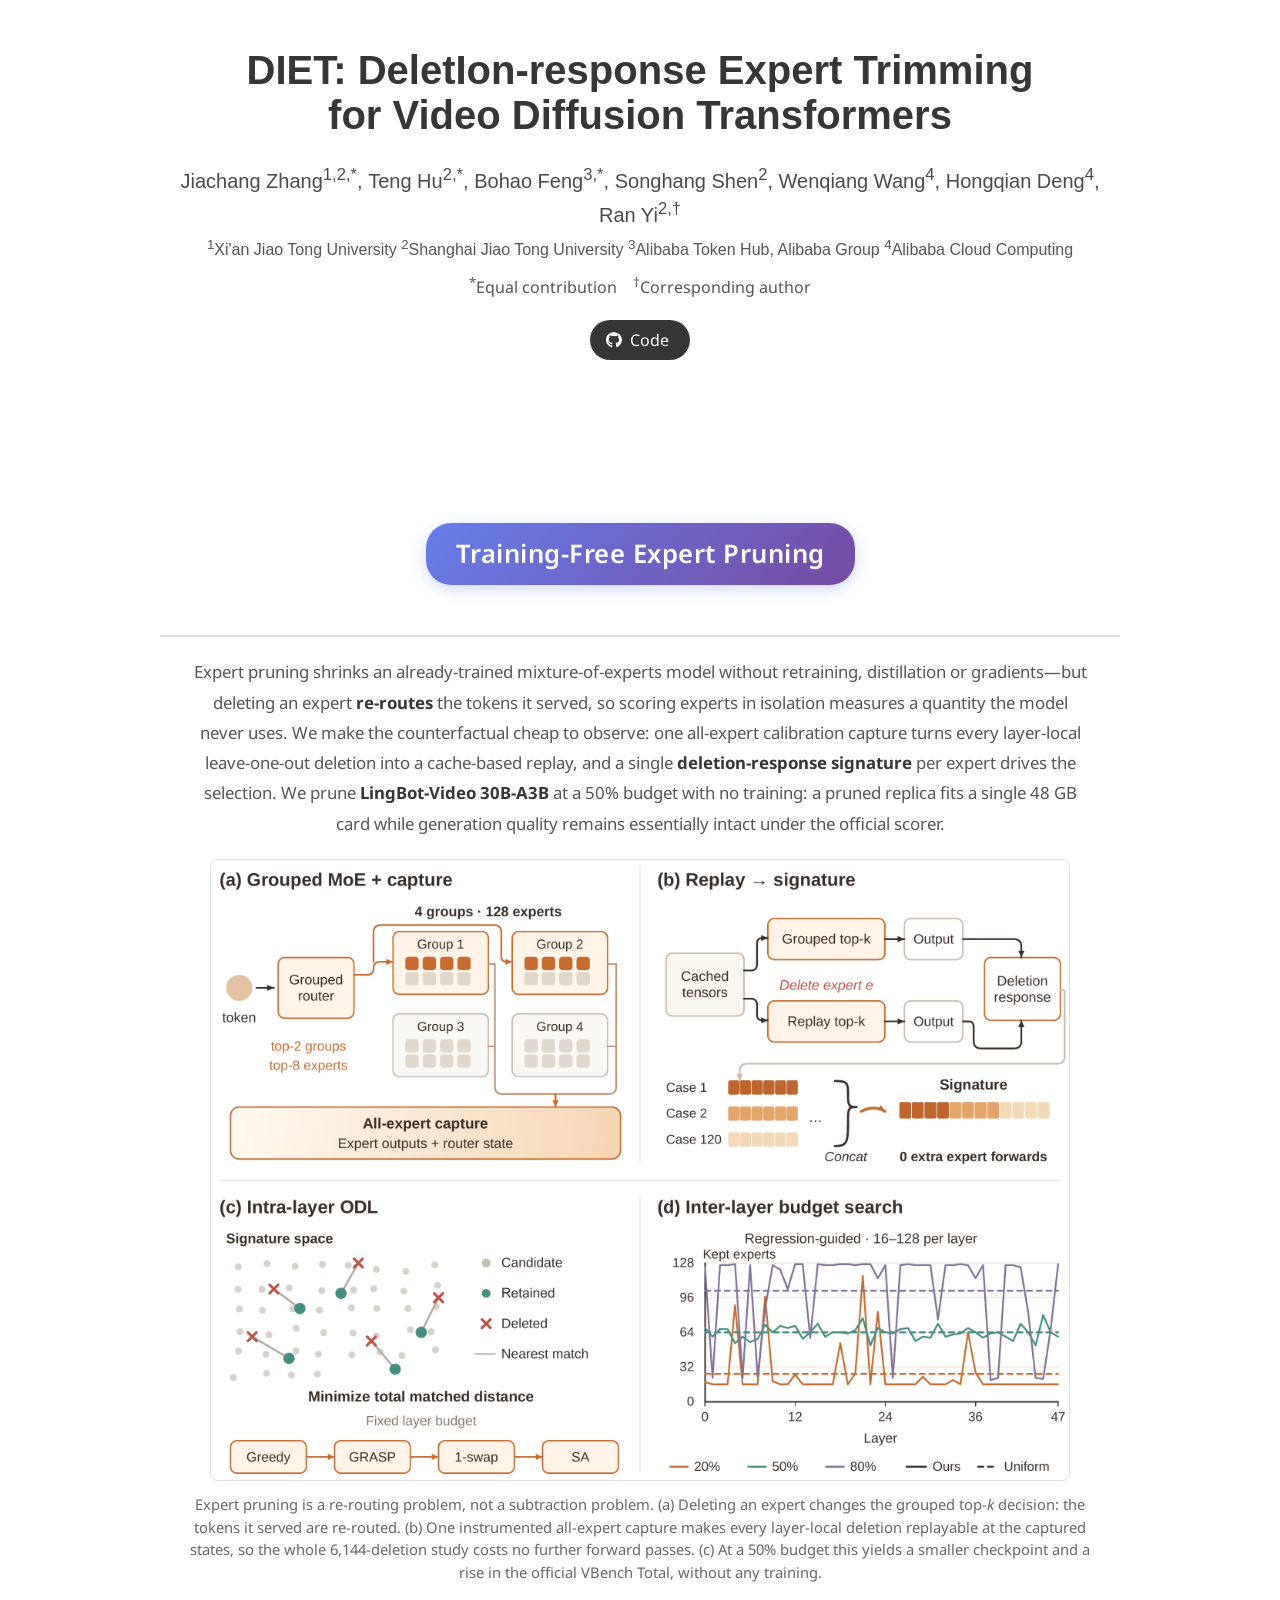
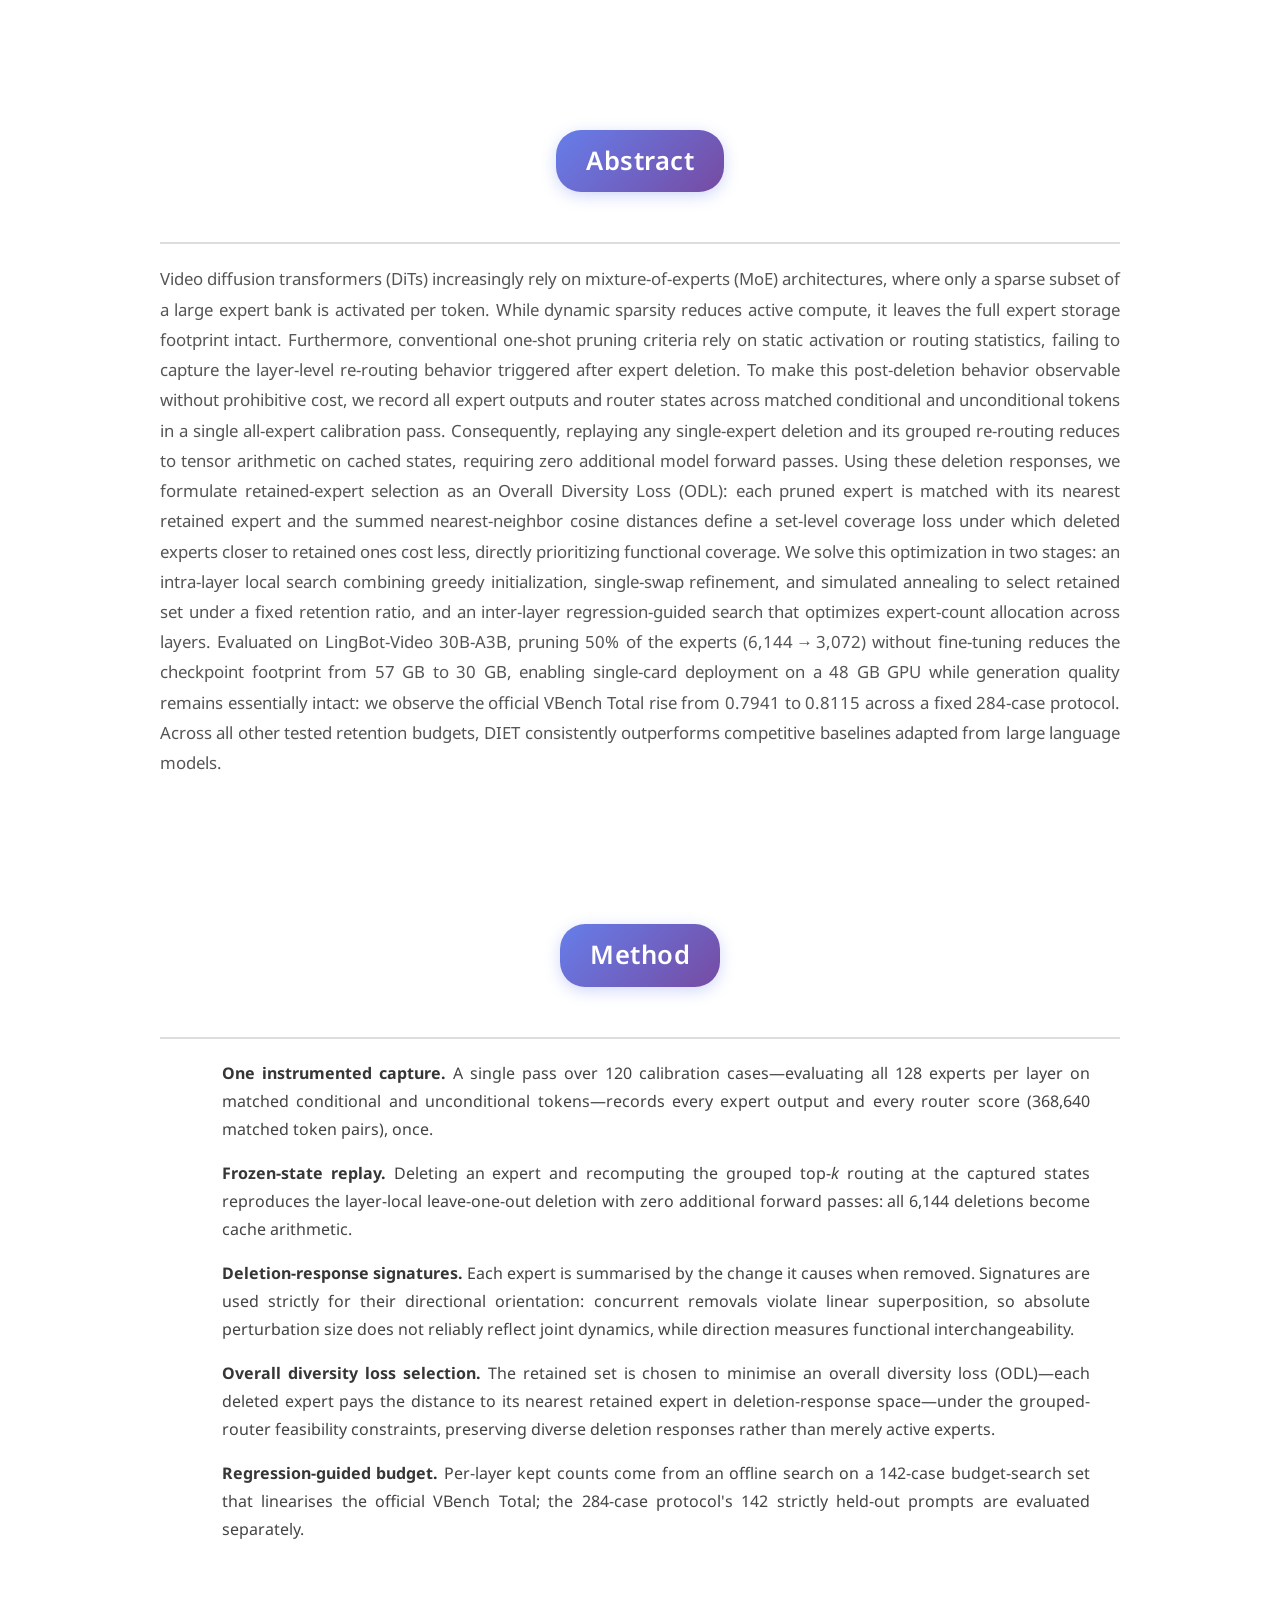
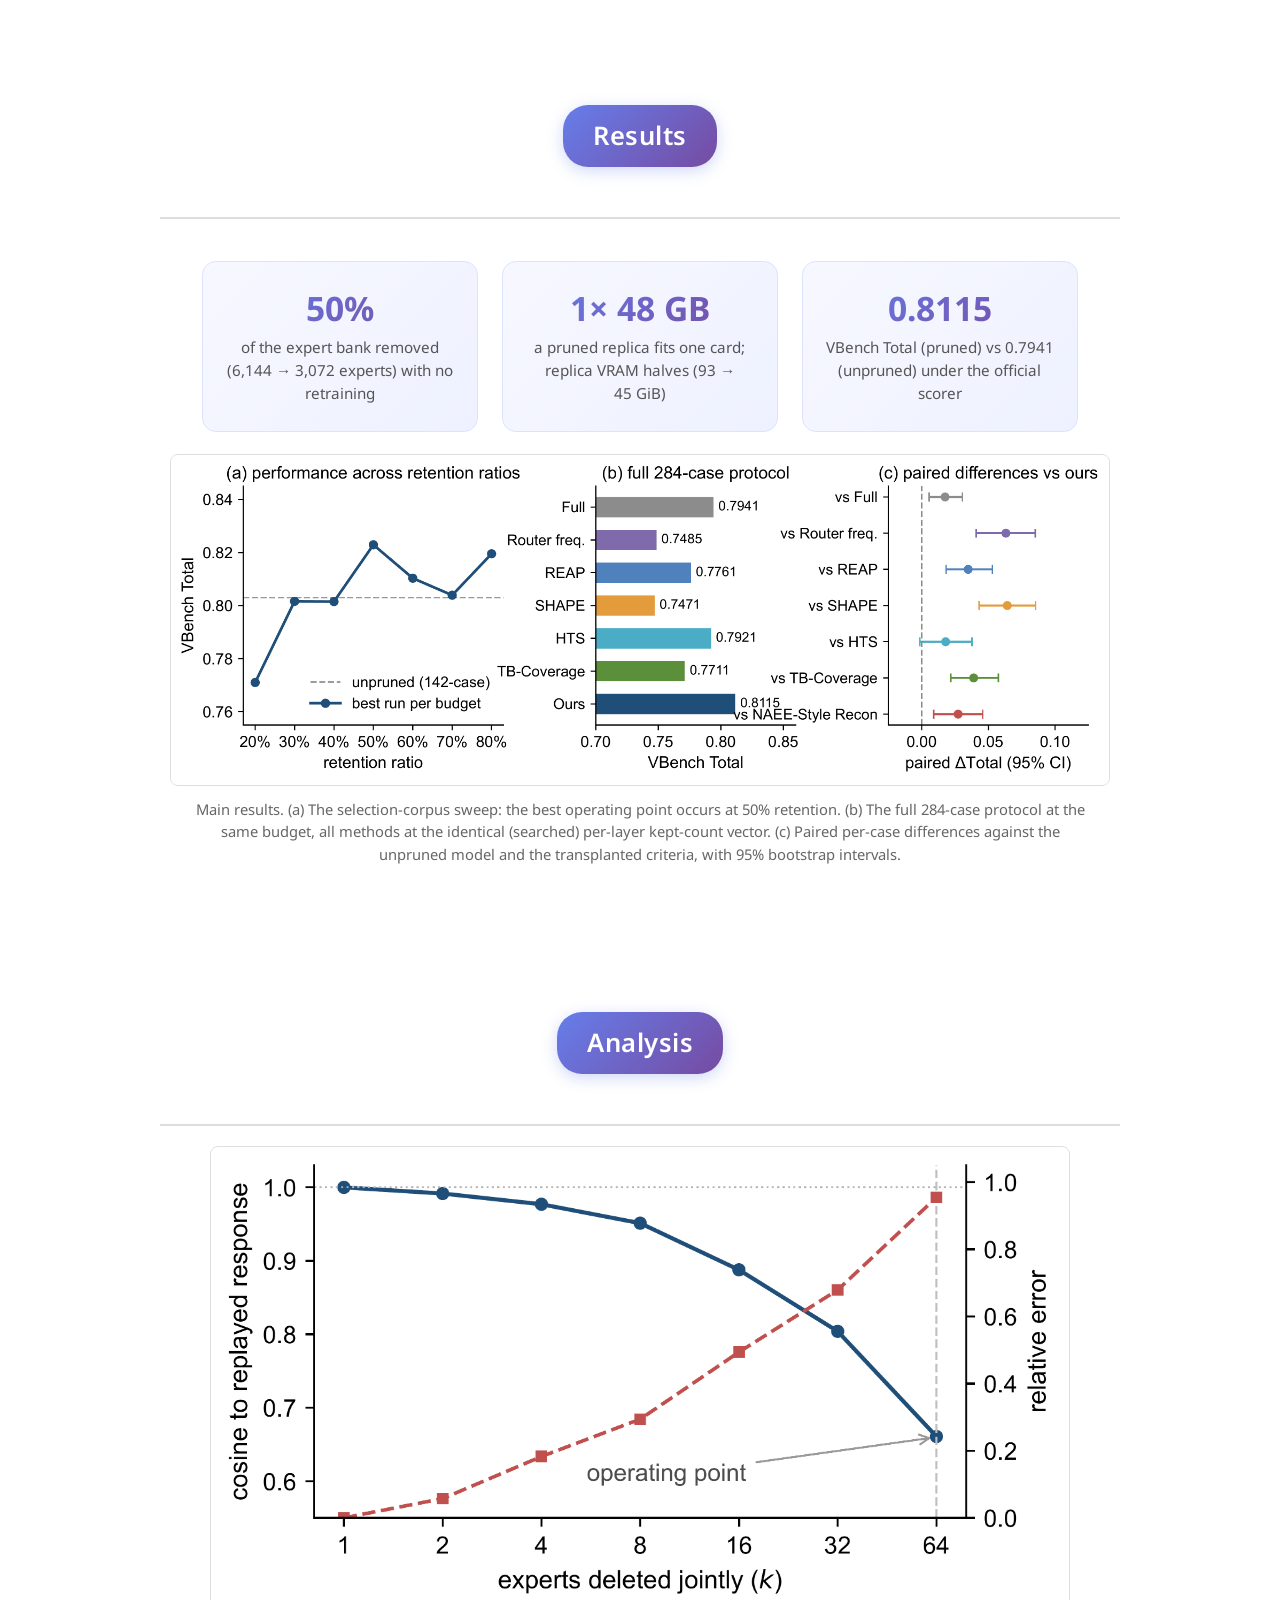
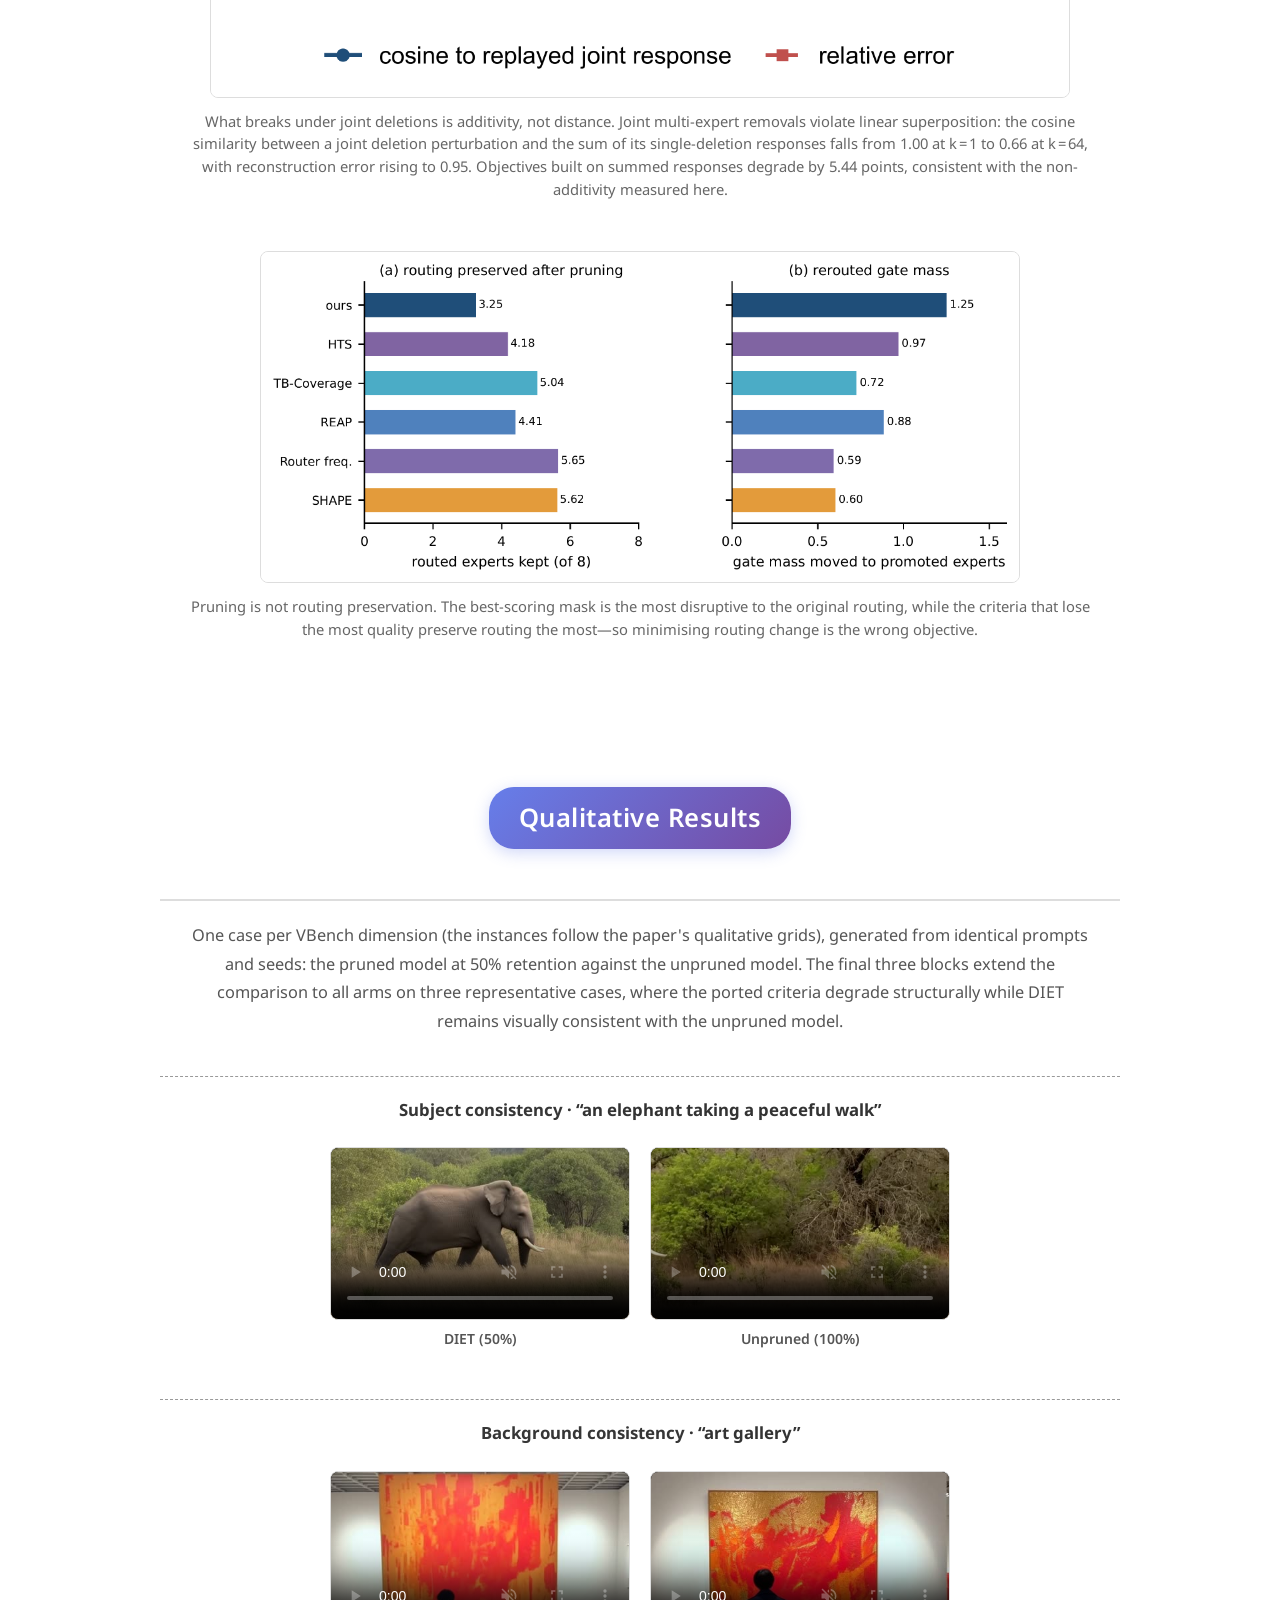
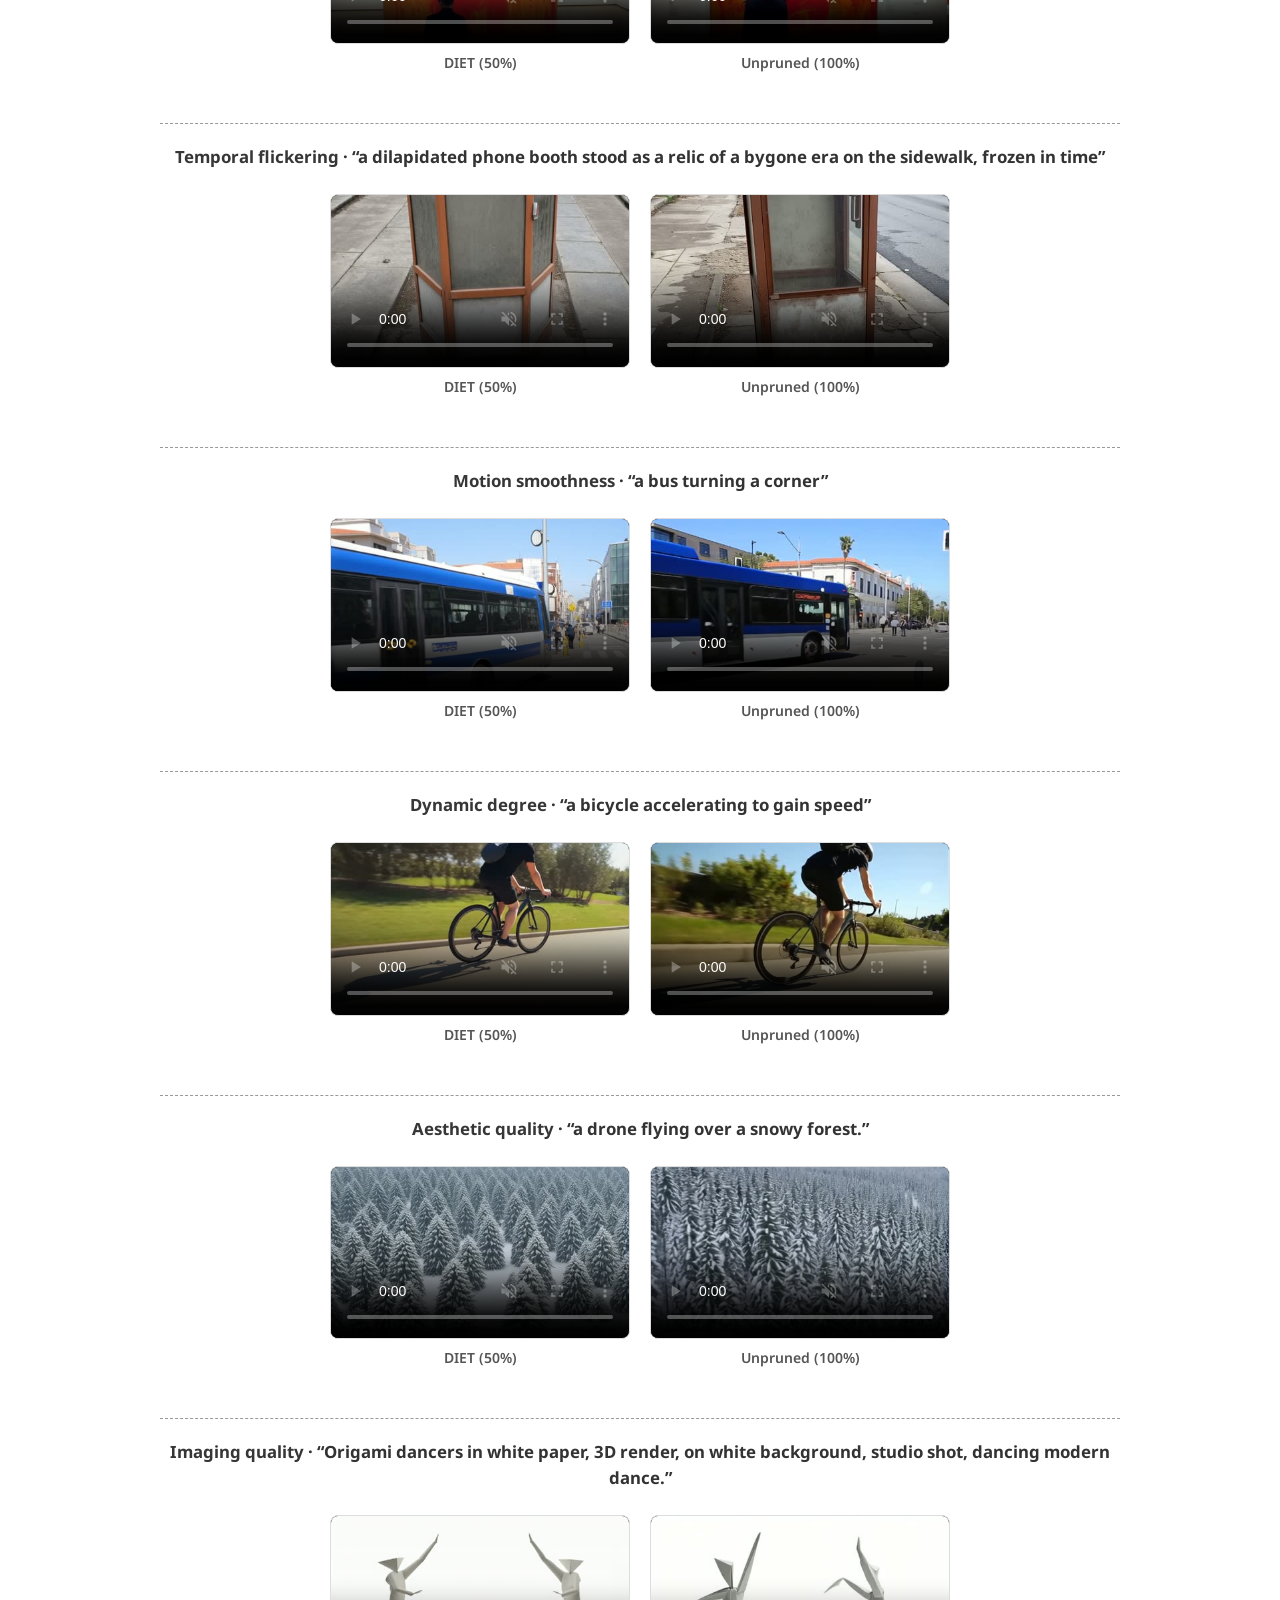
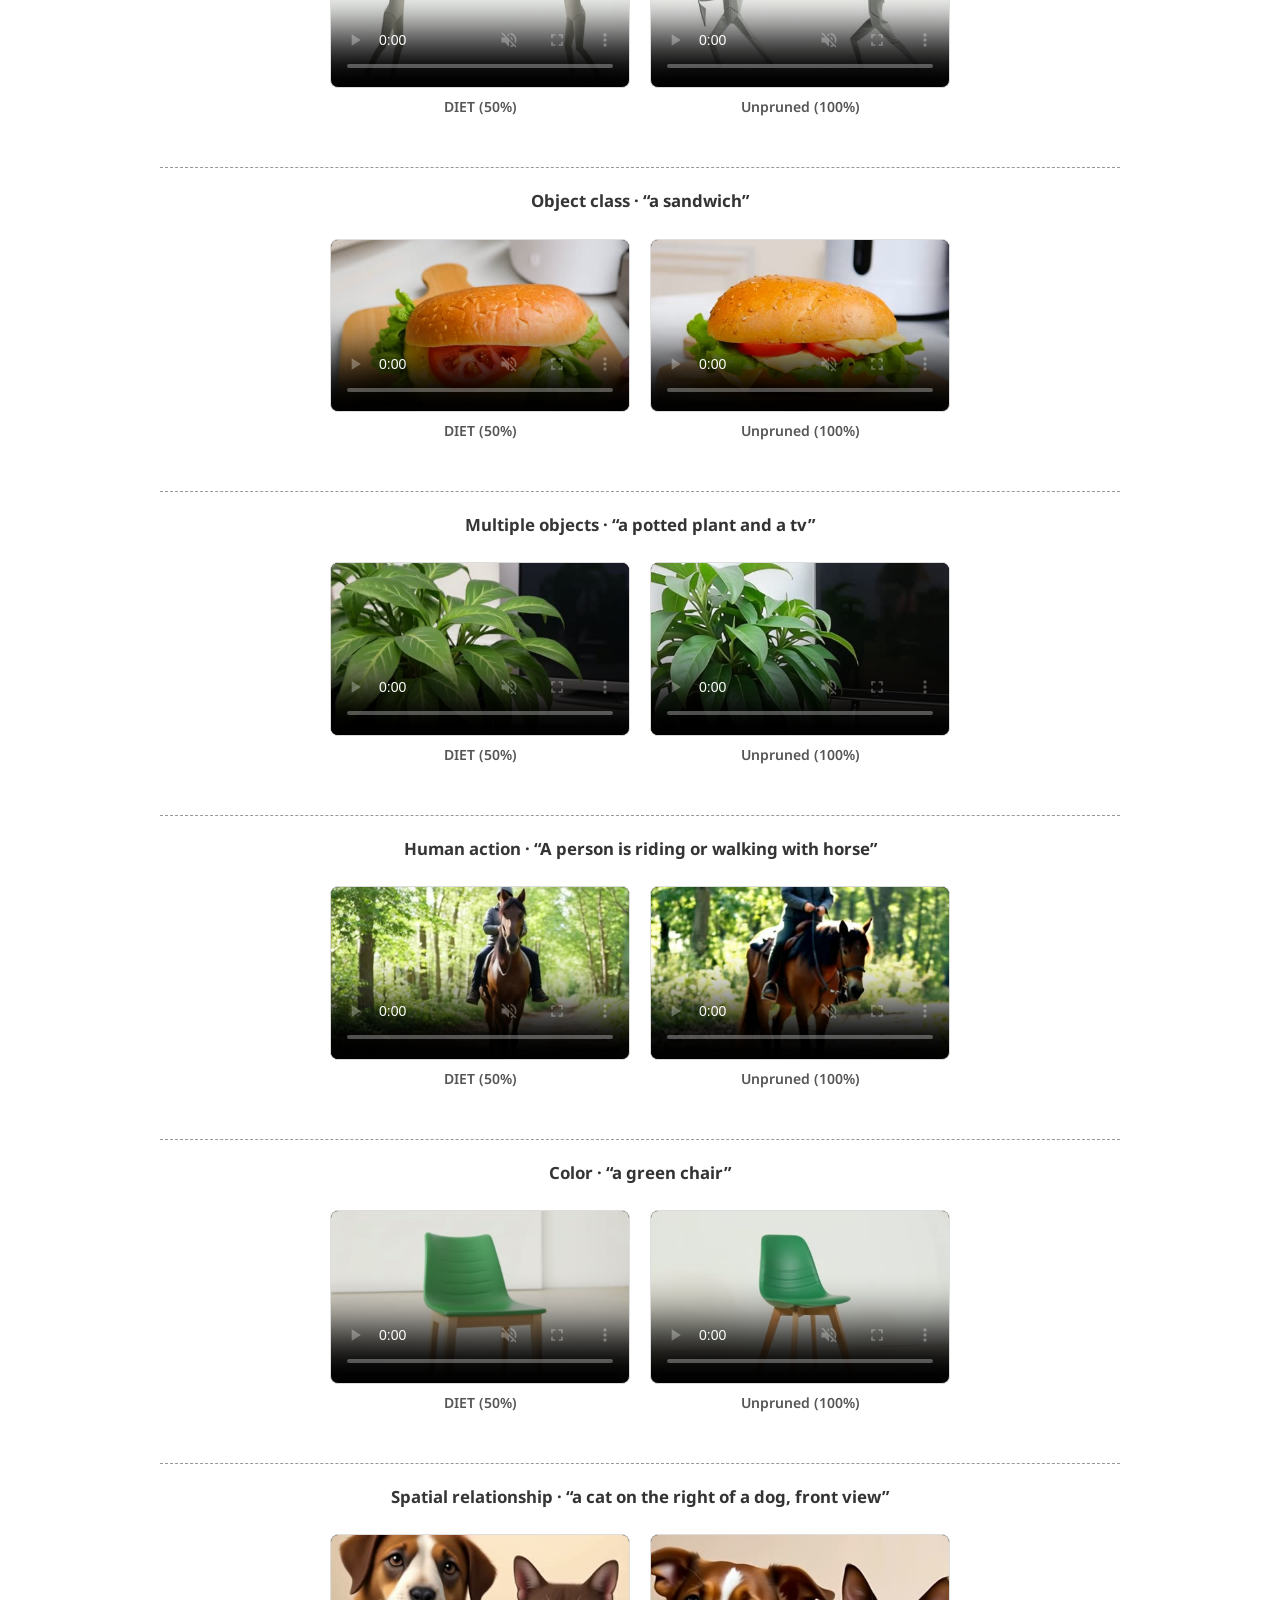
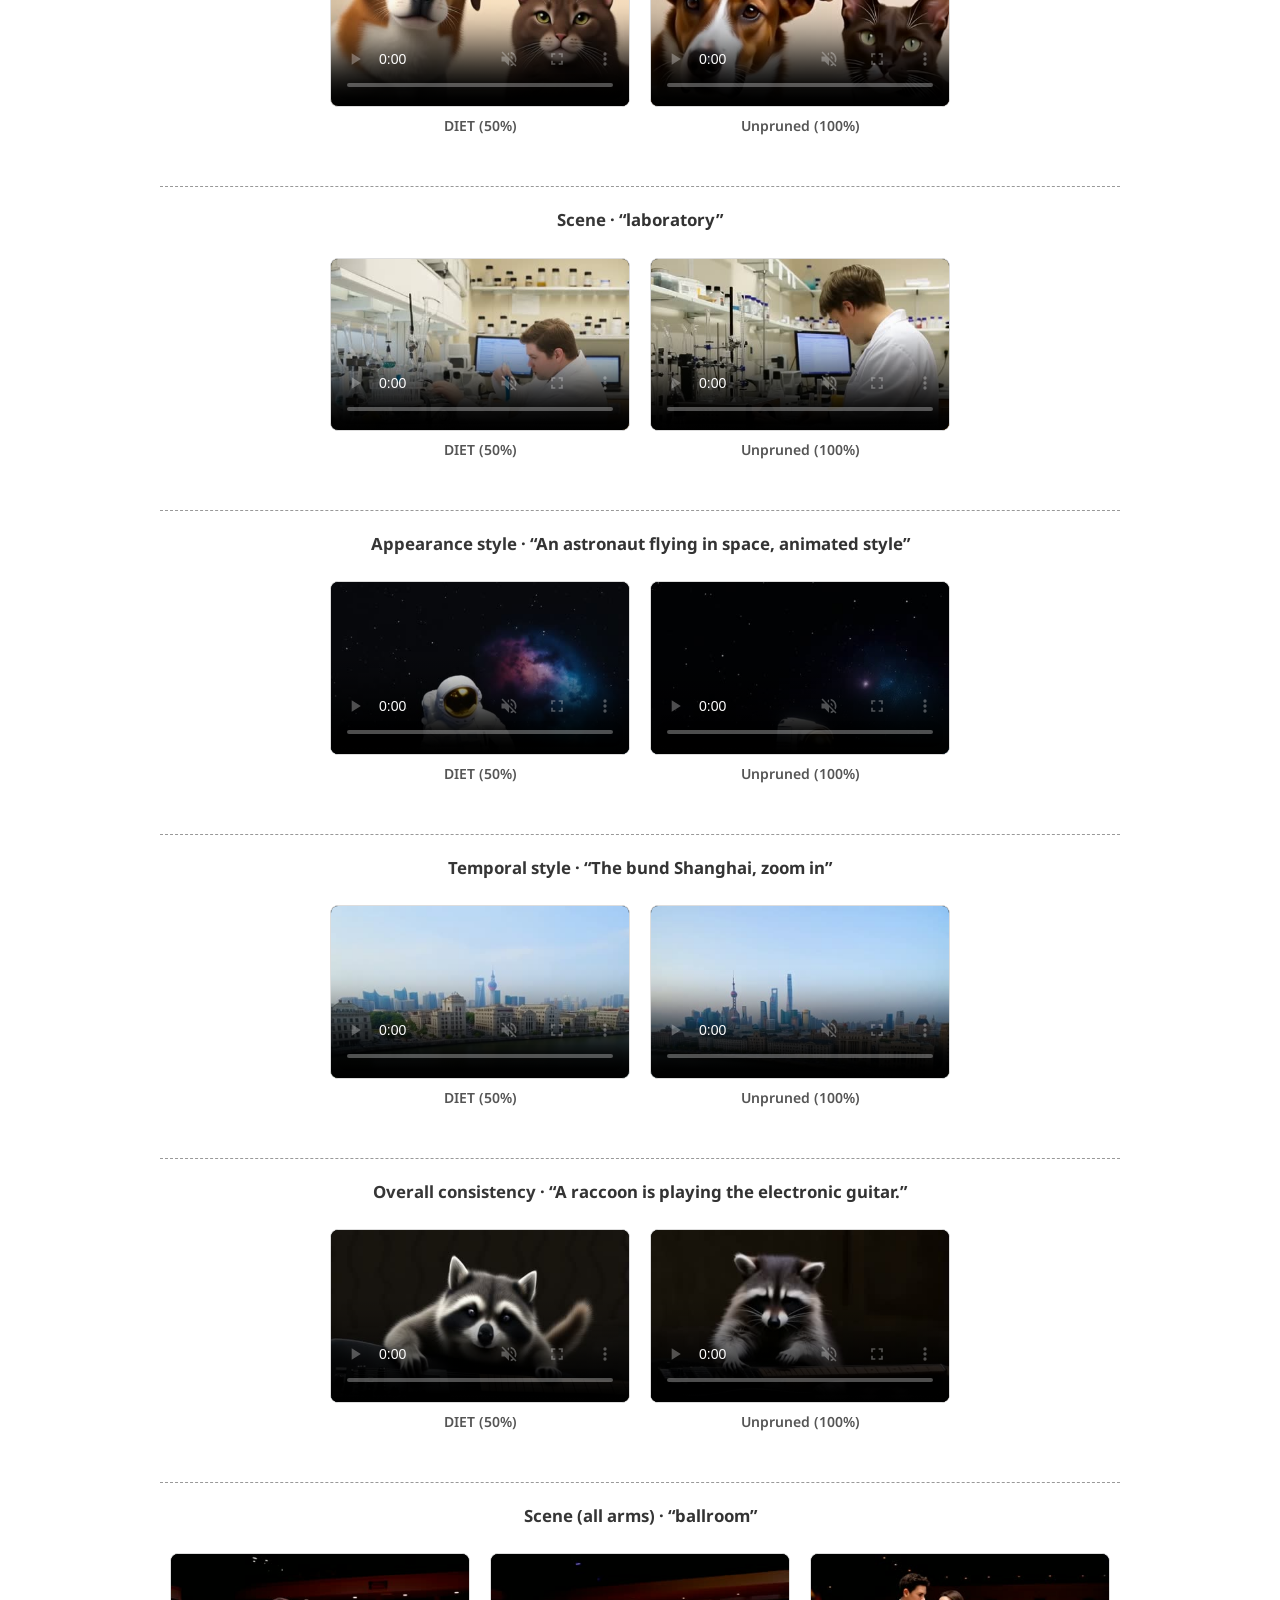
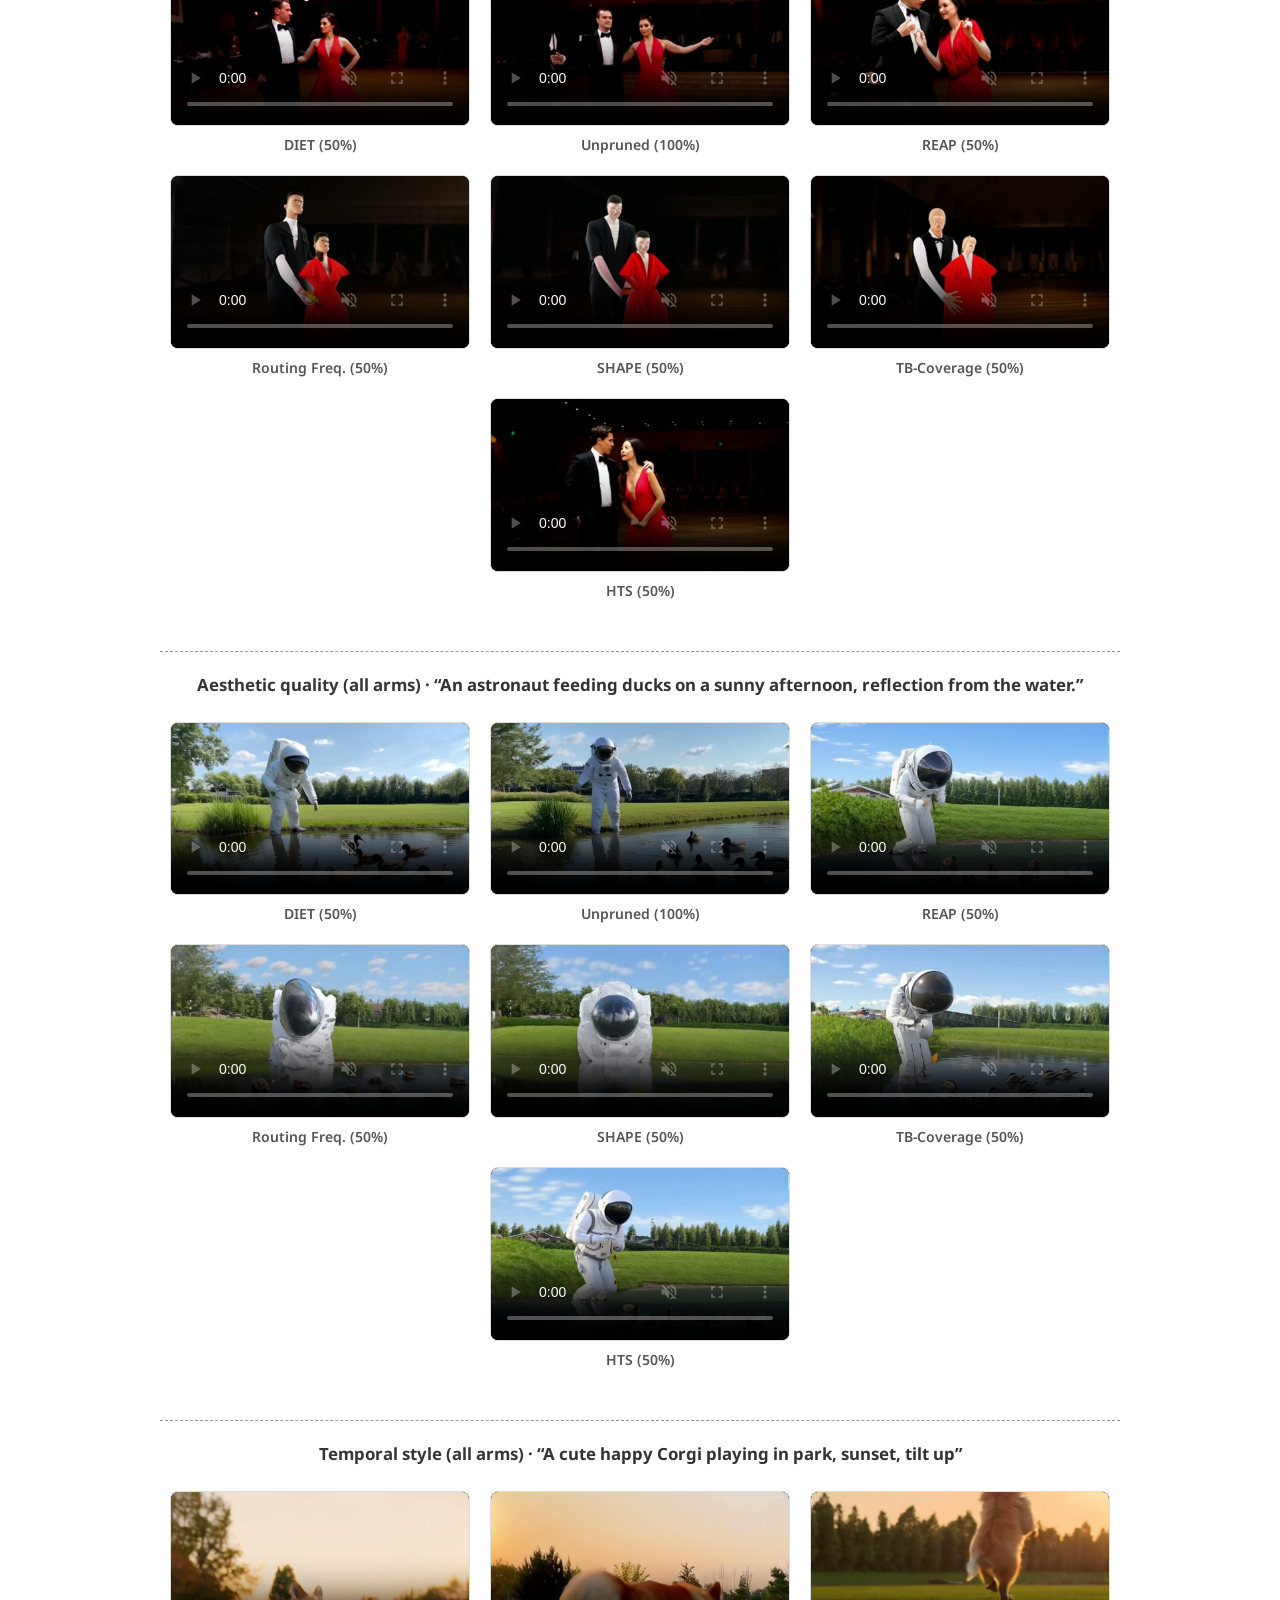
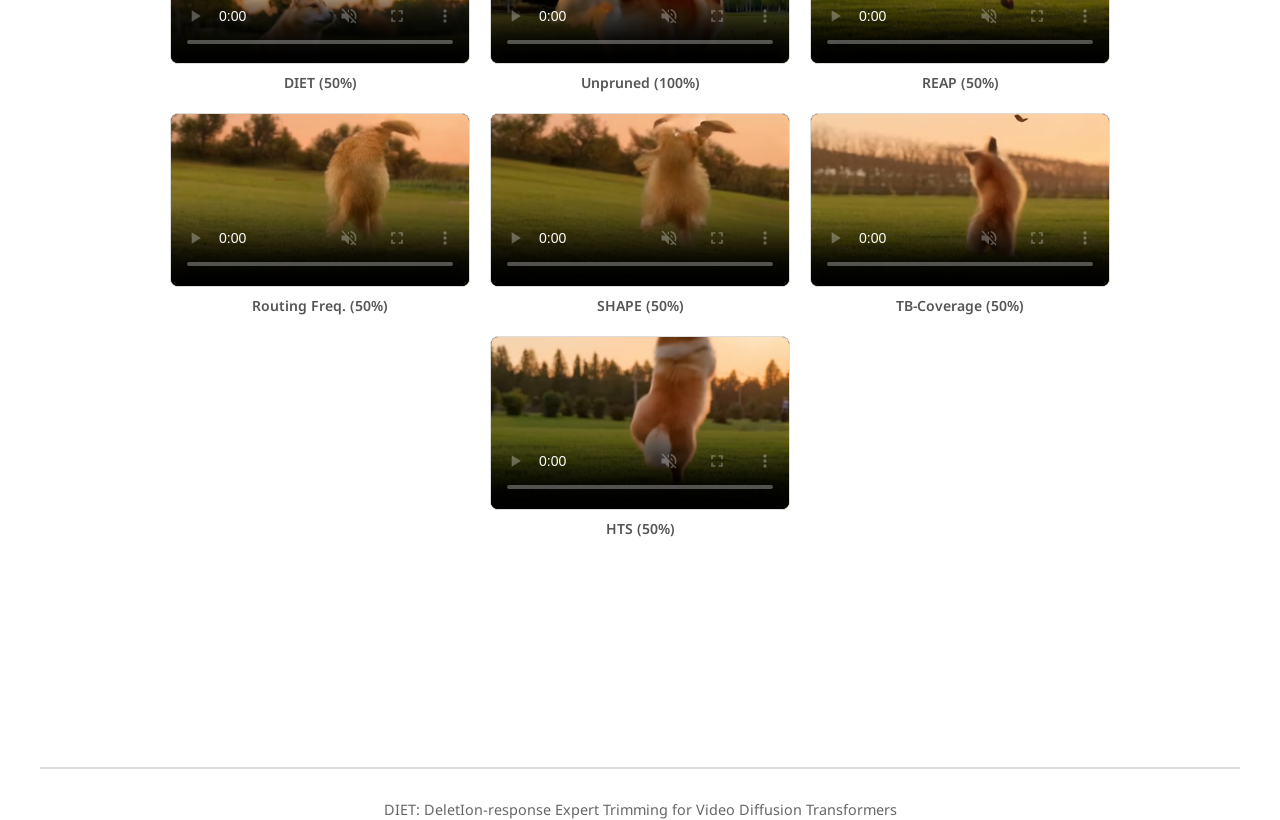
==== commit 3f73595e: "Mark Bohao Feng as equal contributor" ====
--- a/index.html
+++ b/index.html
@@ -132,7 +132,7 @@
             <div class="is-size-5 publication-authors">
               <span class="author-block">Jiachang Zhang<sup>1,2,&ast;</sup>,</span>
               <span class="author-block">Teng Hu<sup>2,&ast;</sup>,</span>
-              <span class="author-block">Bohao Feng<sup>3</sup>,</span>
+              <span class="author-block">Bohao Feng<sup>3,&ast;</sup>,</span>
               <span class="author-block">Songhang Shen<sup>2</sup>,</span>
               <span class="author-block">Wenqiang Wang<sup>4</sup>,</span>
               <span class="author-block">Hongqian Deng<sup>4</sup>,</span>
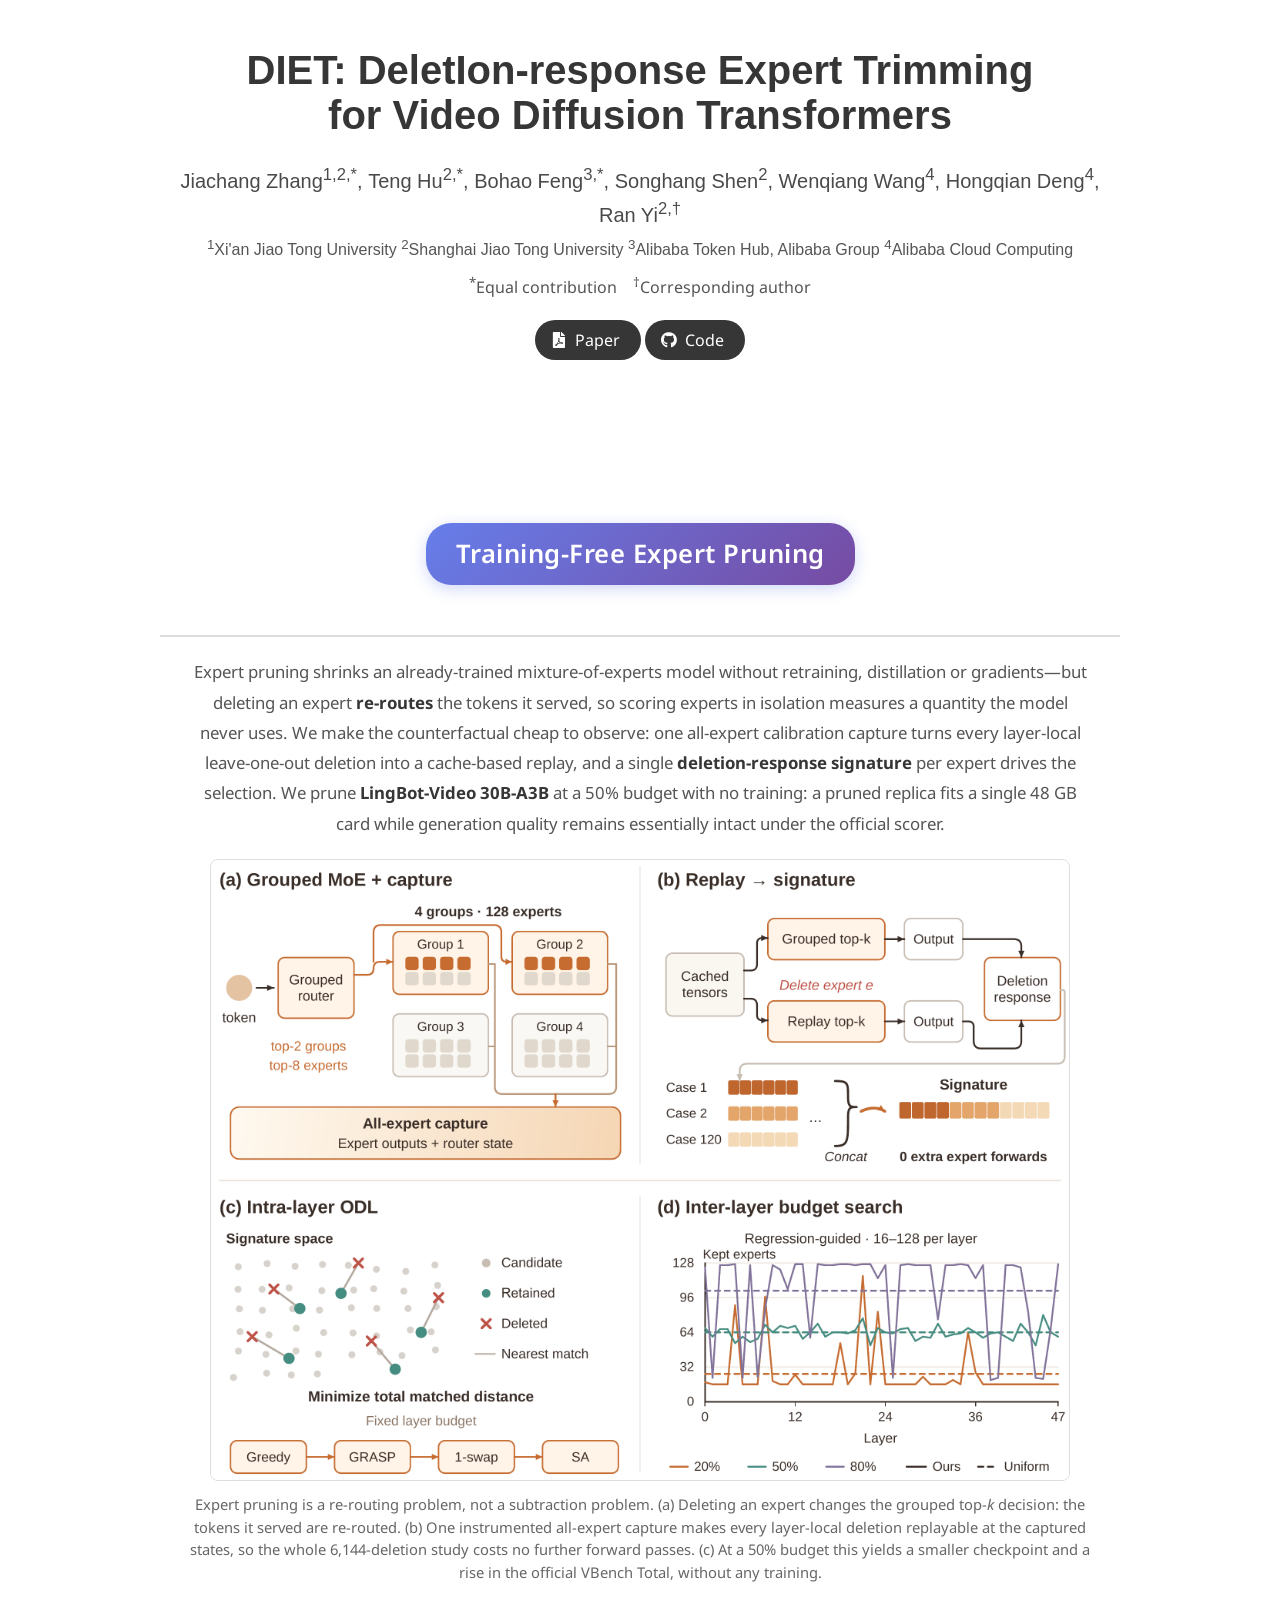
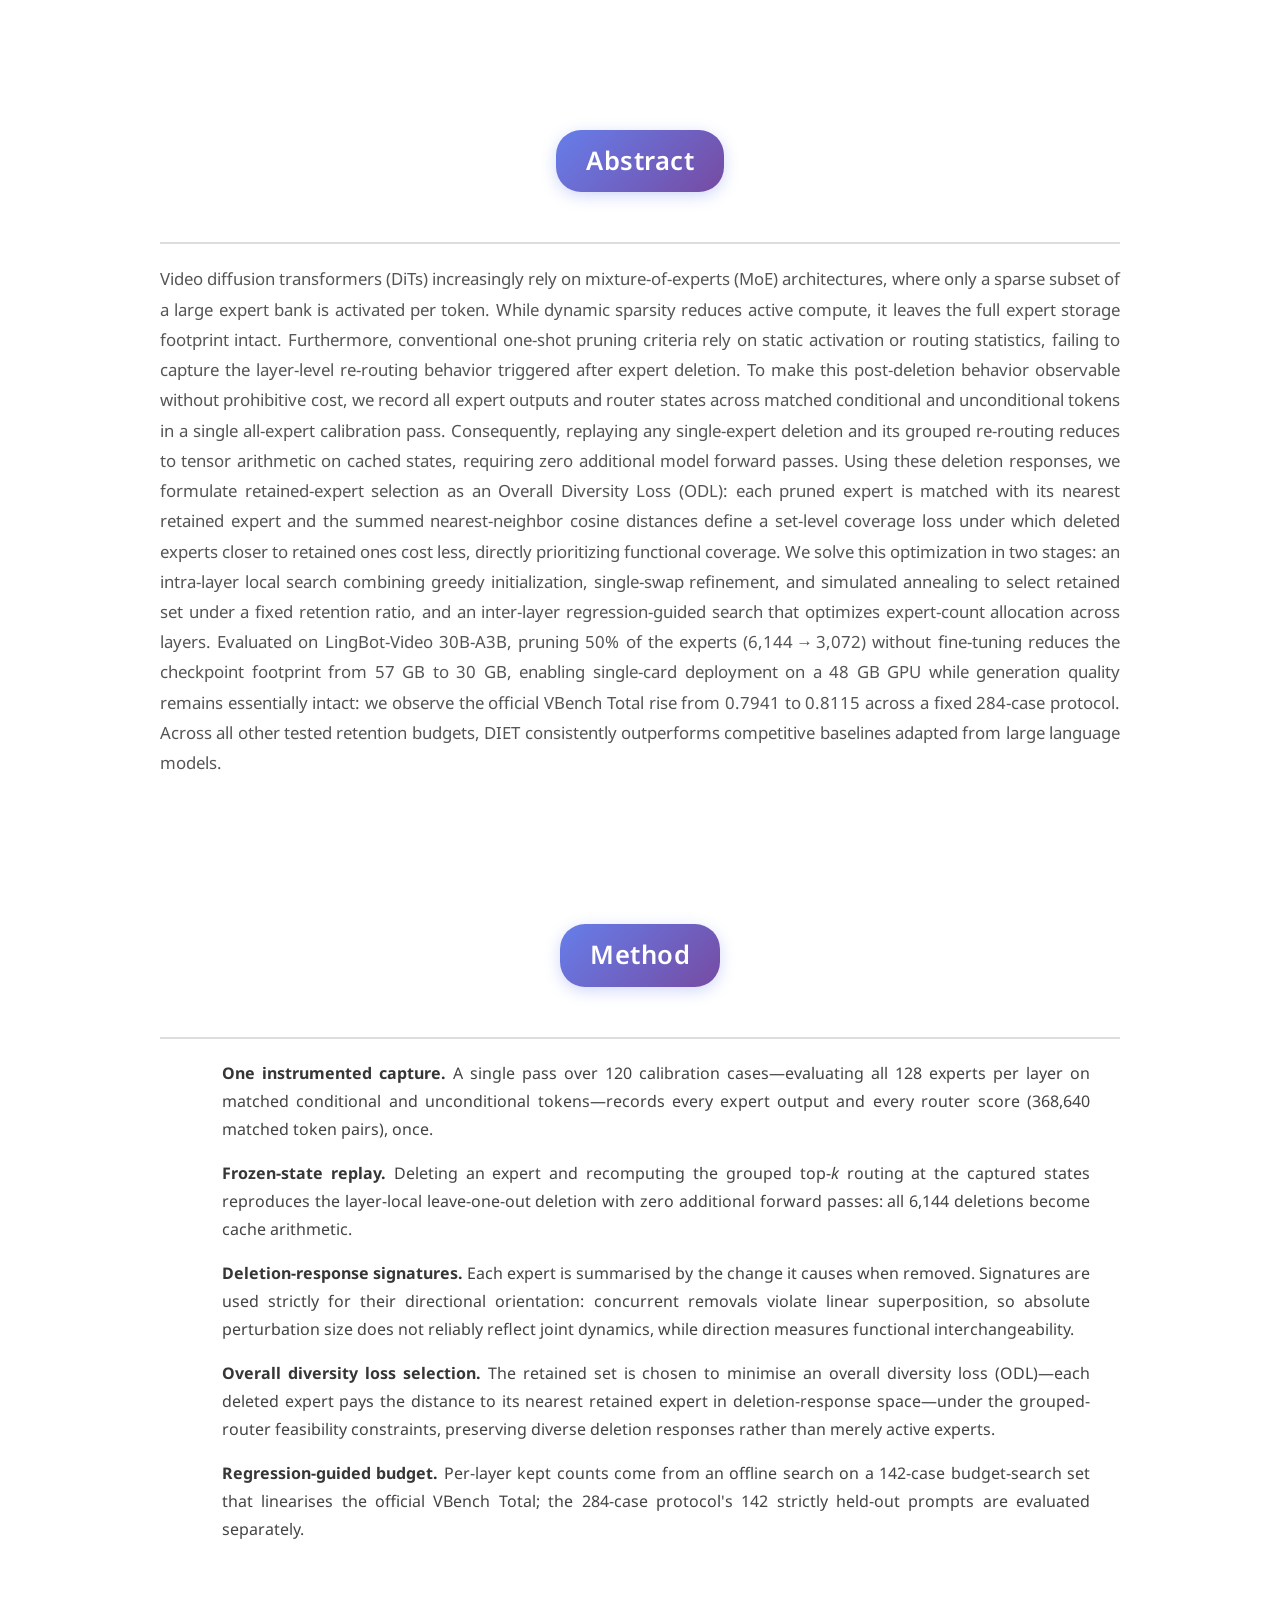
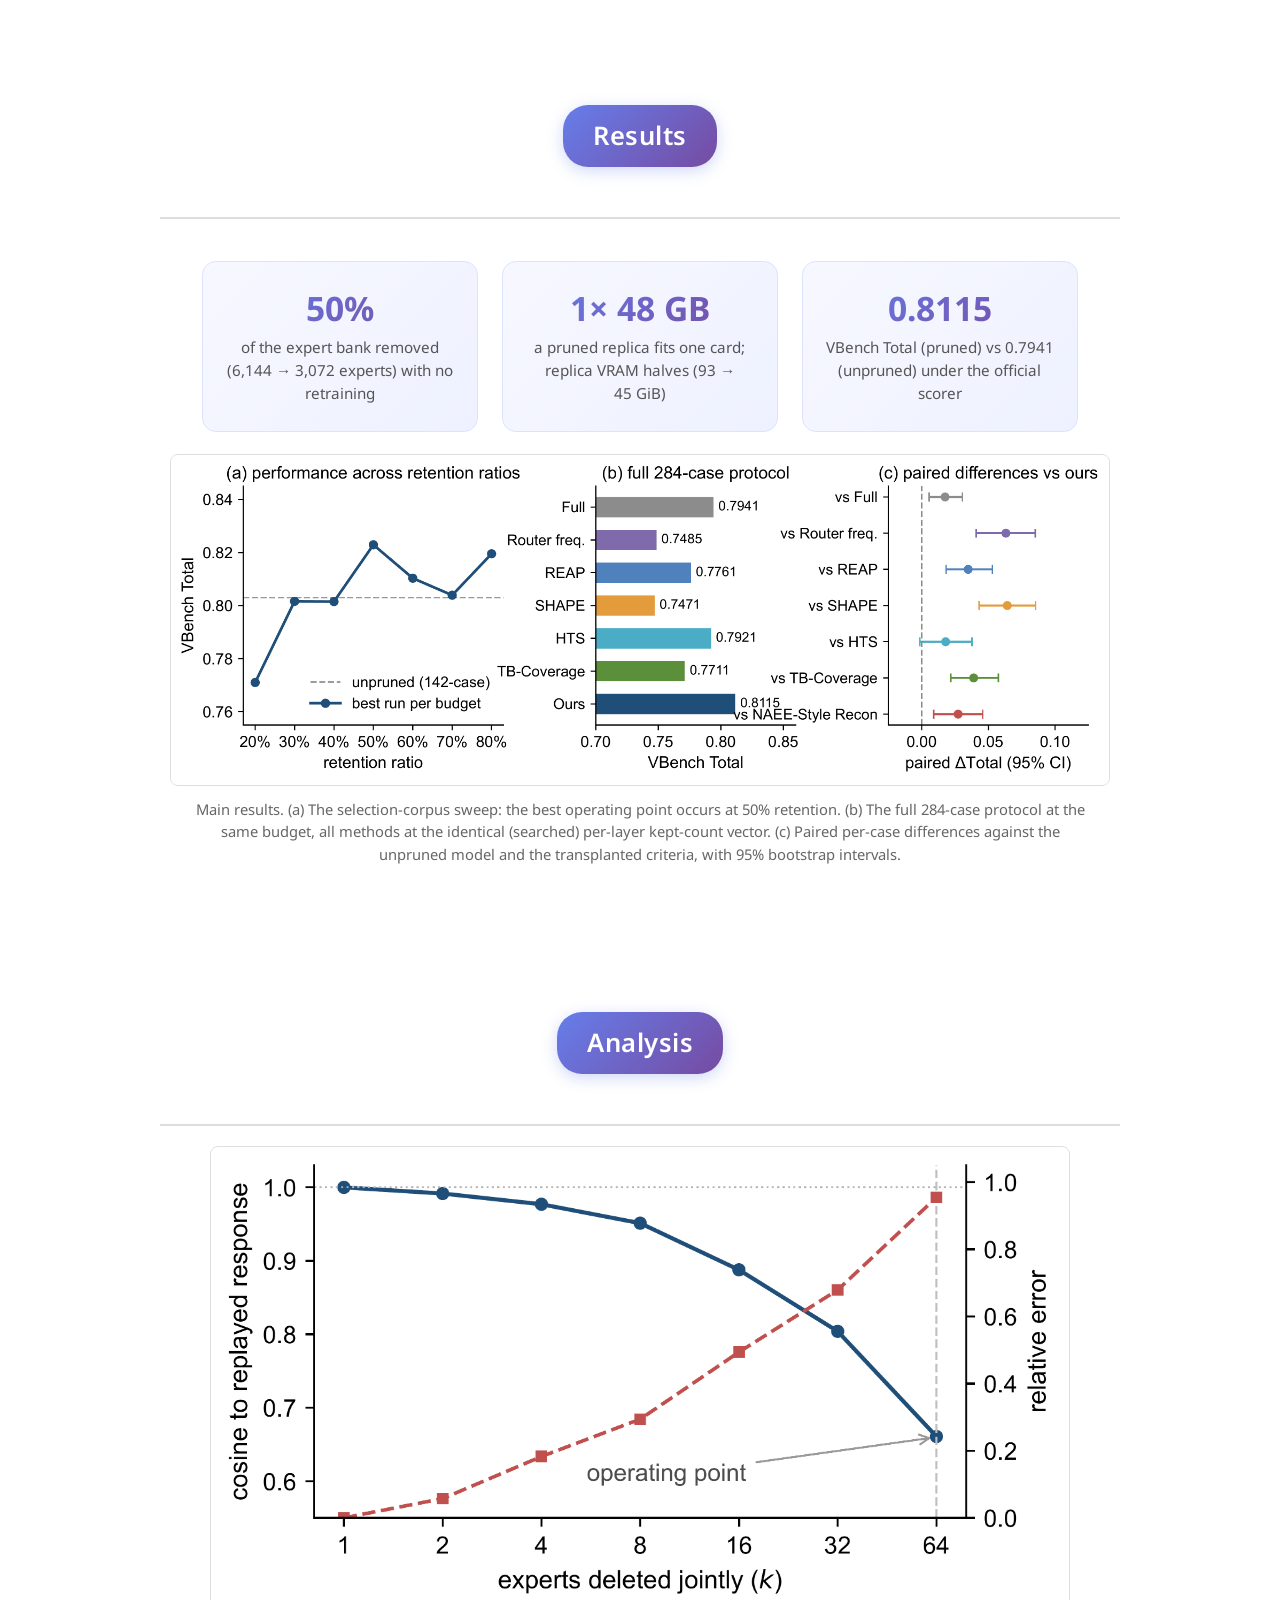
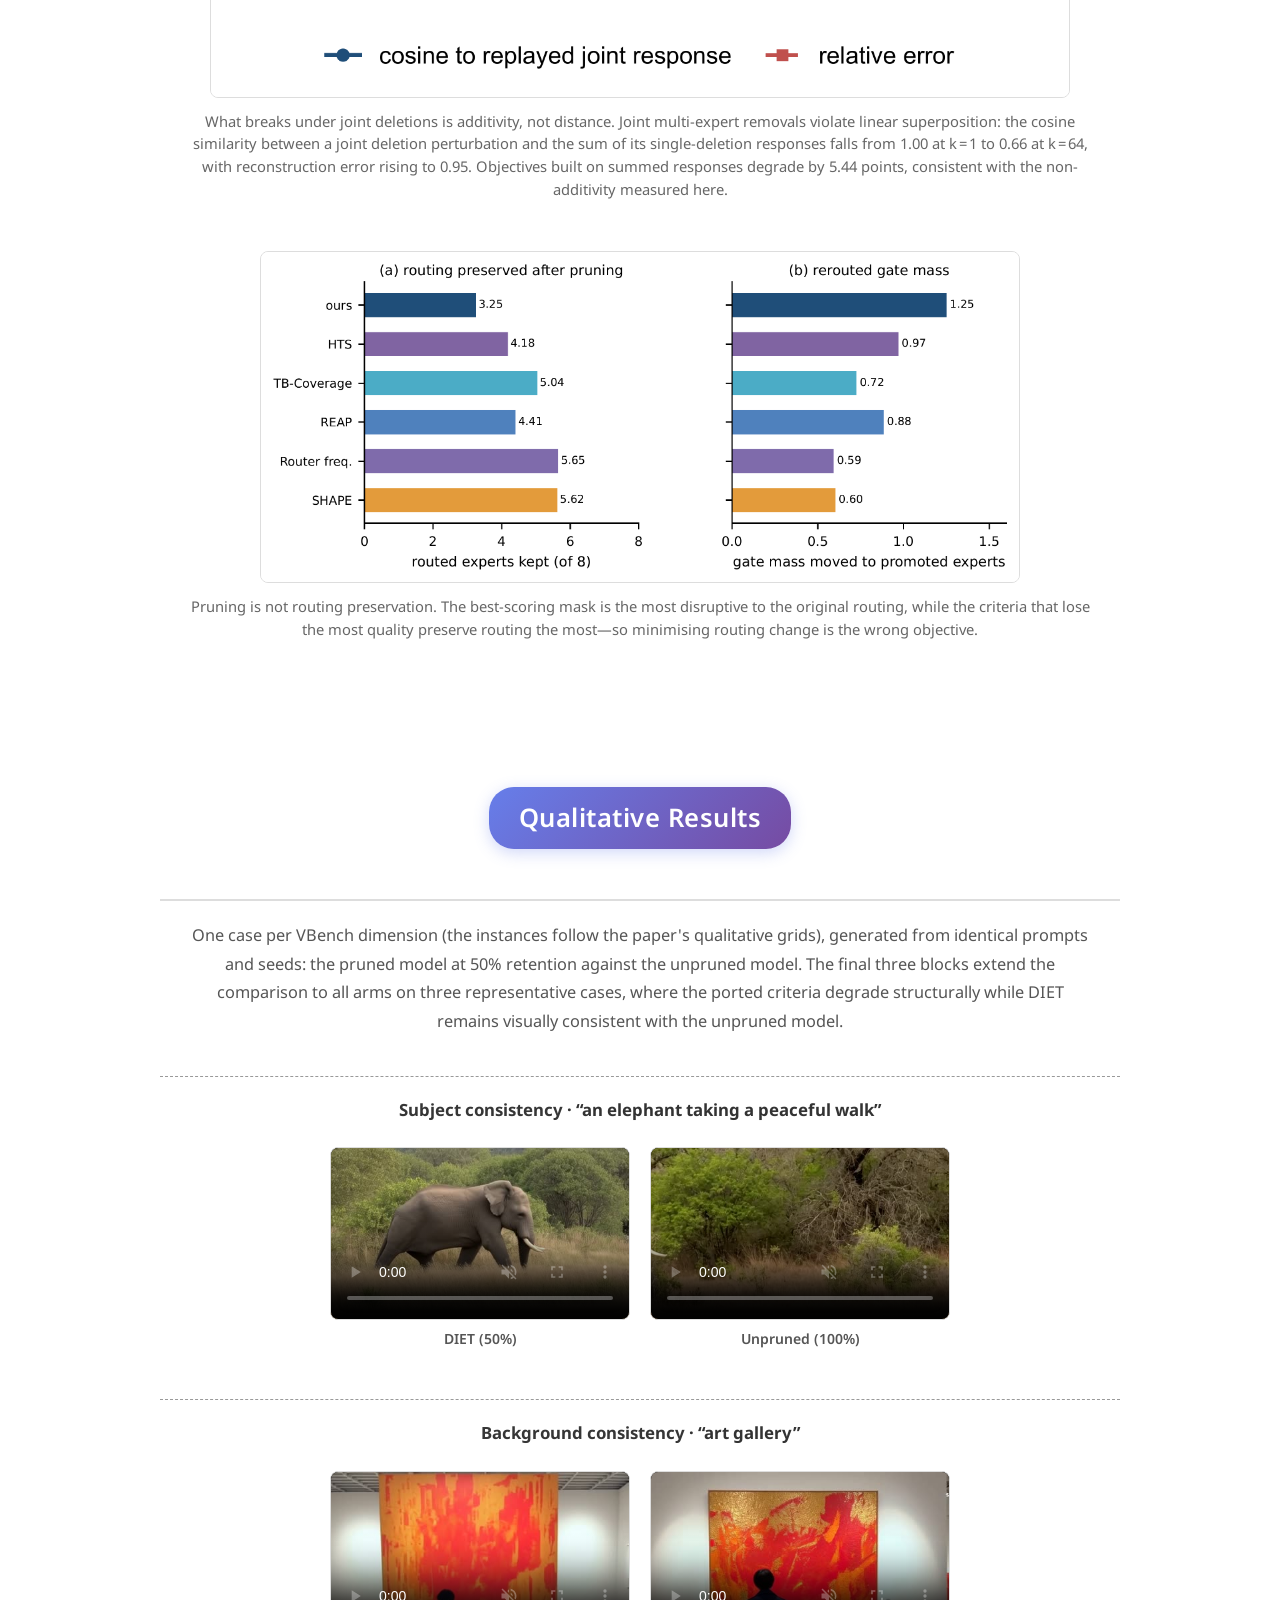
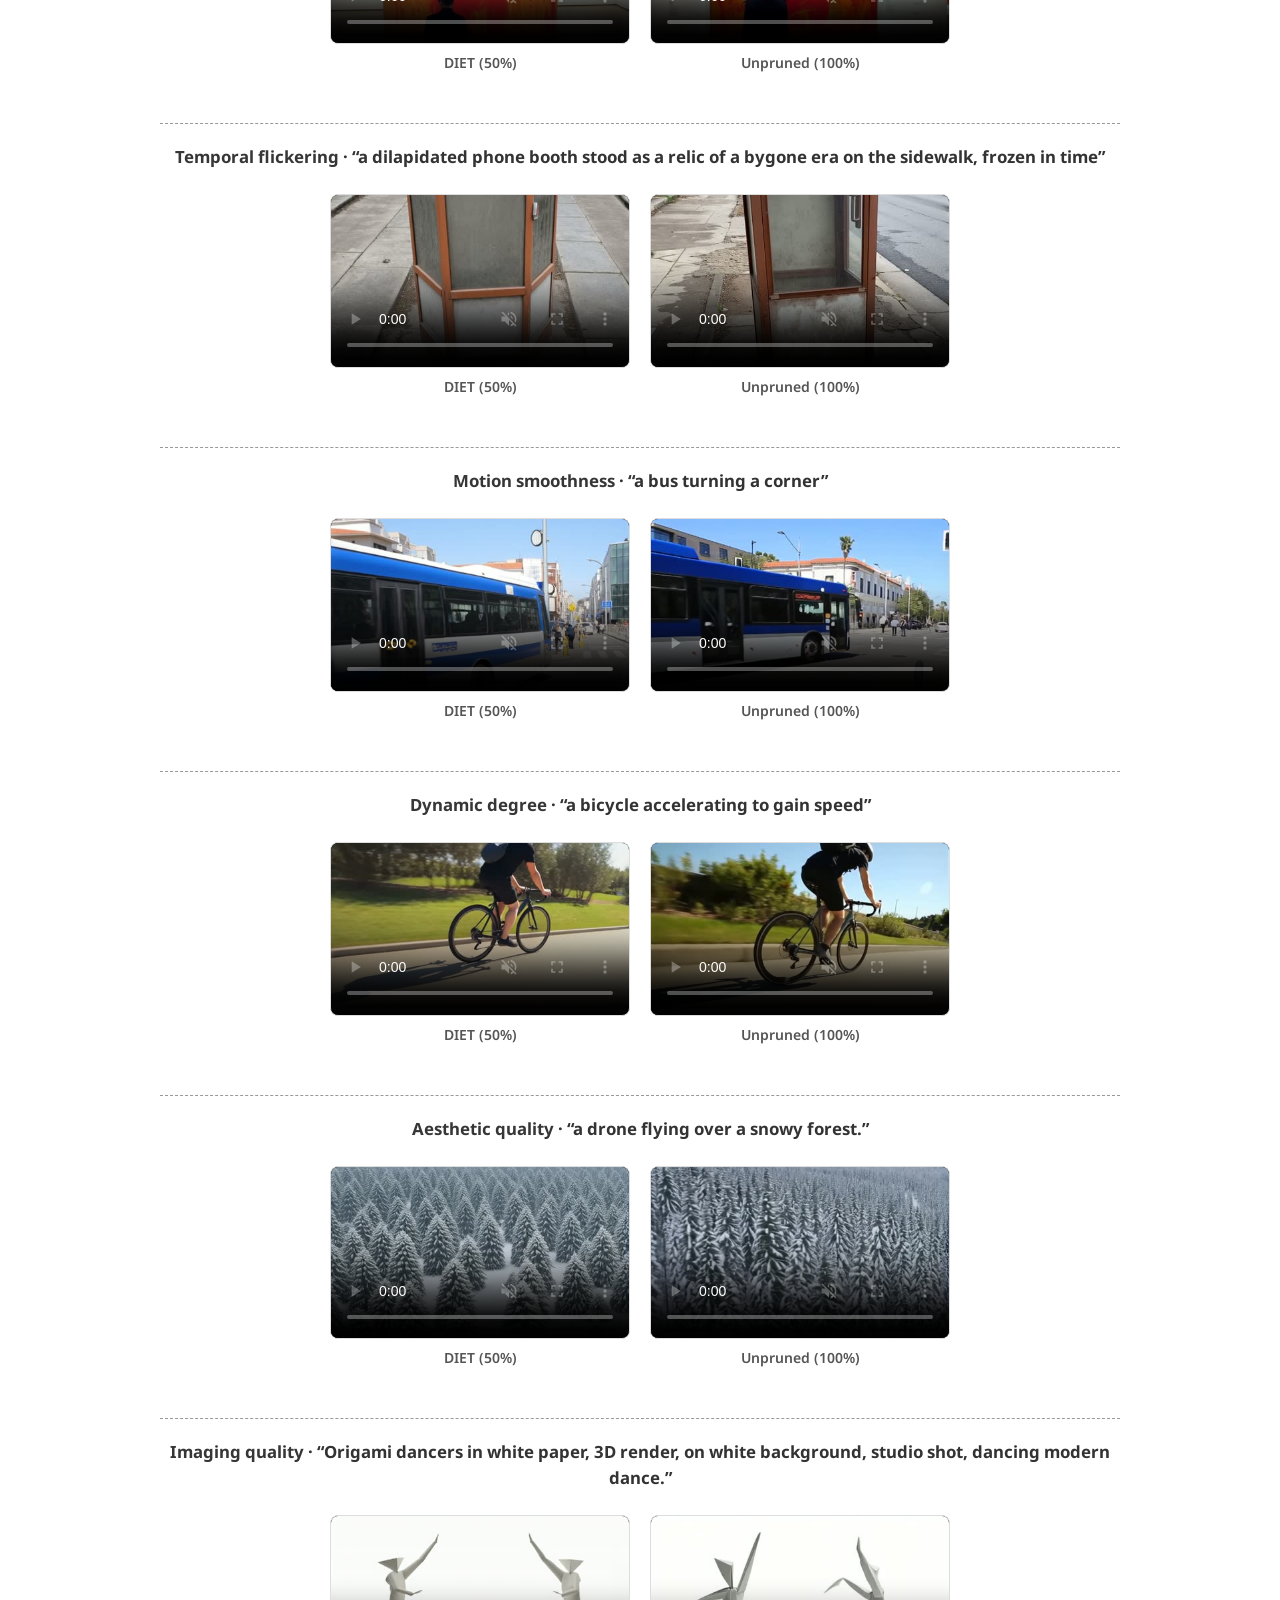
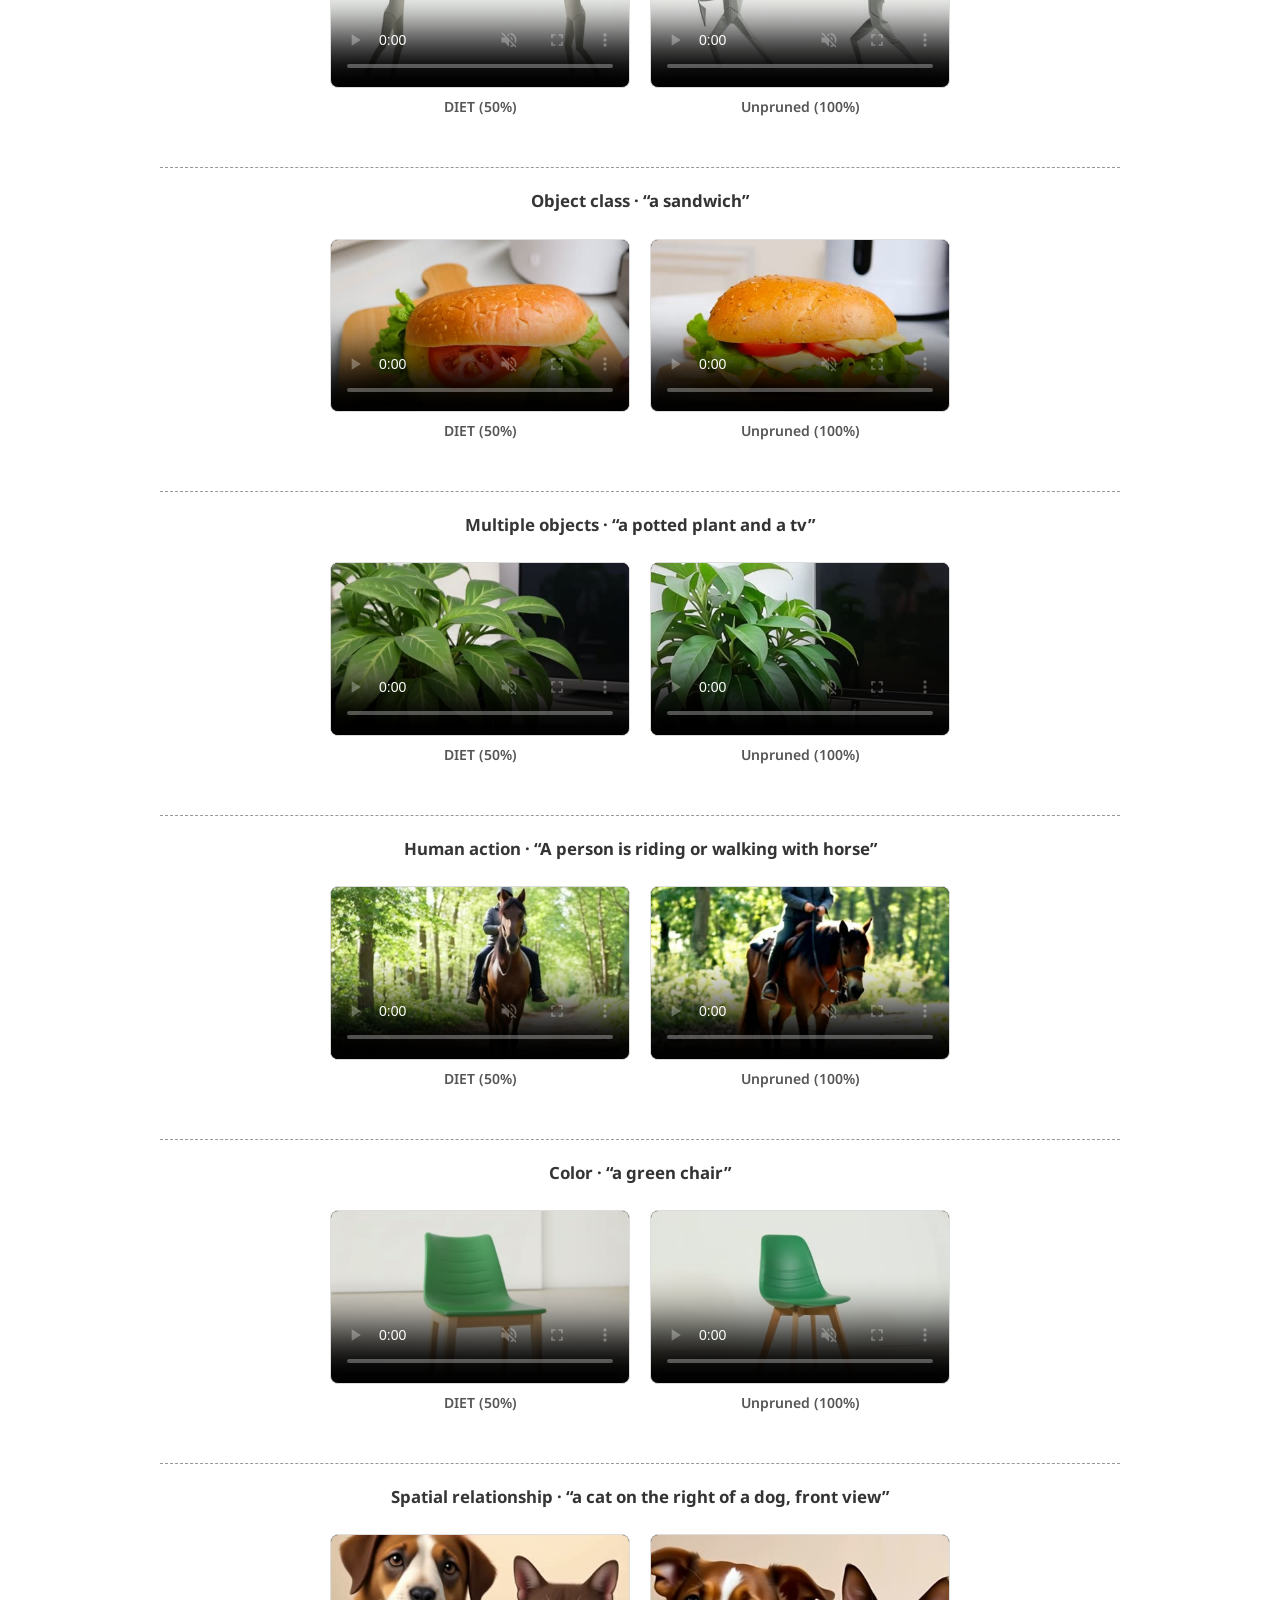
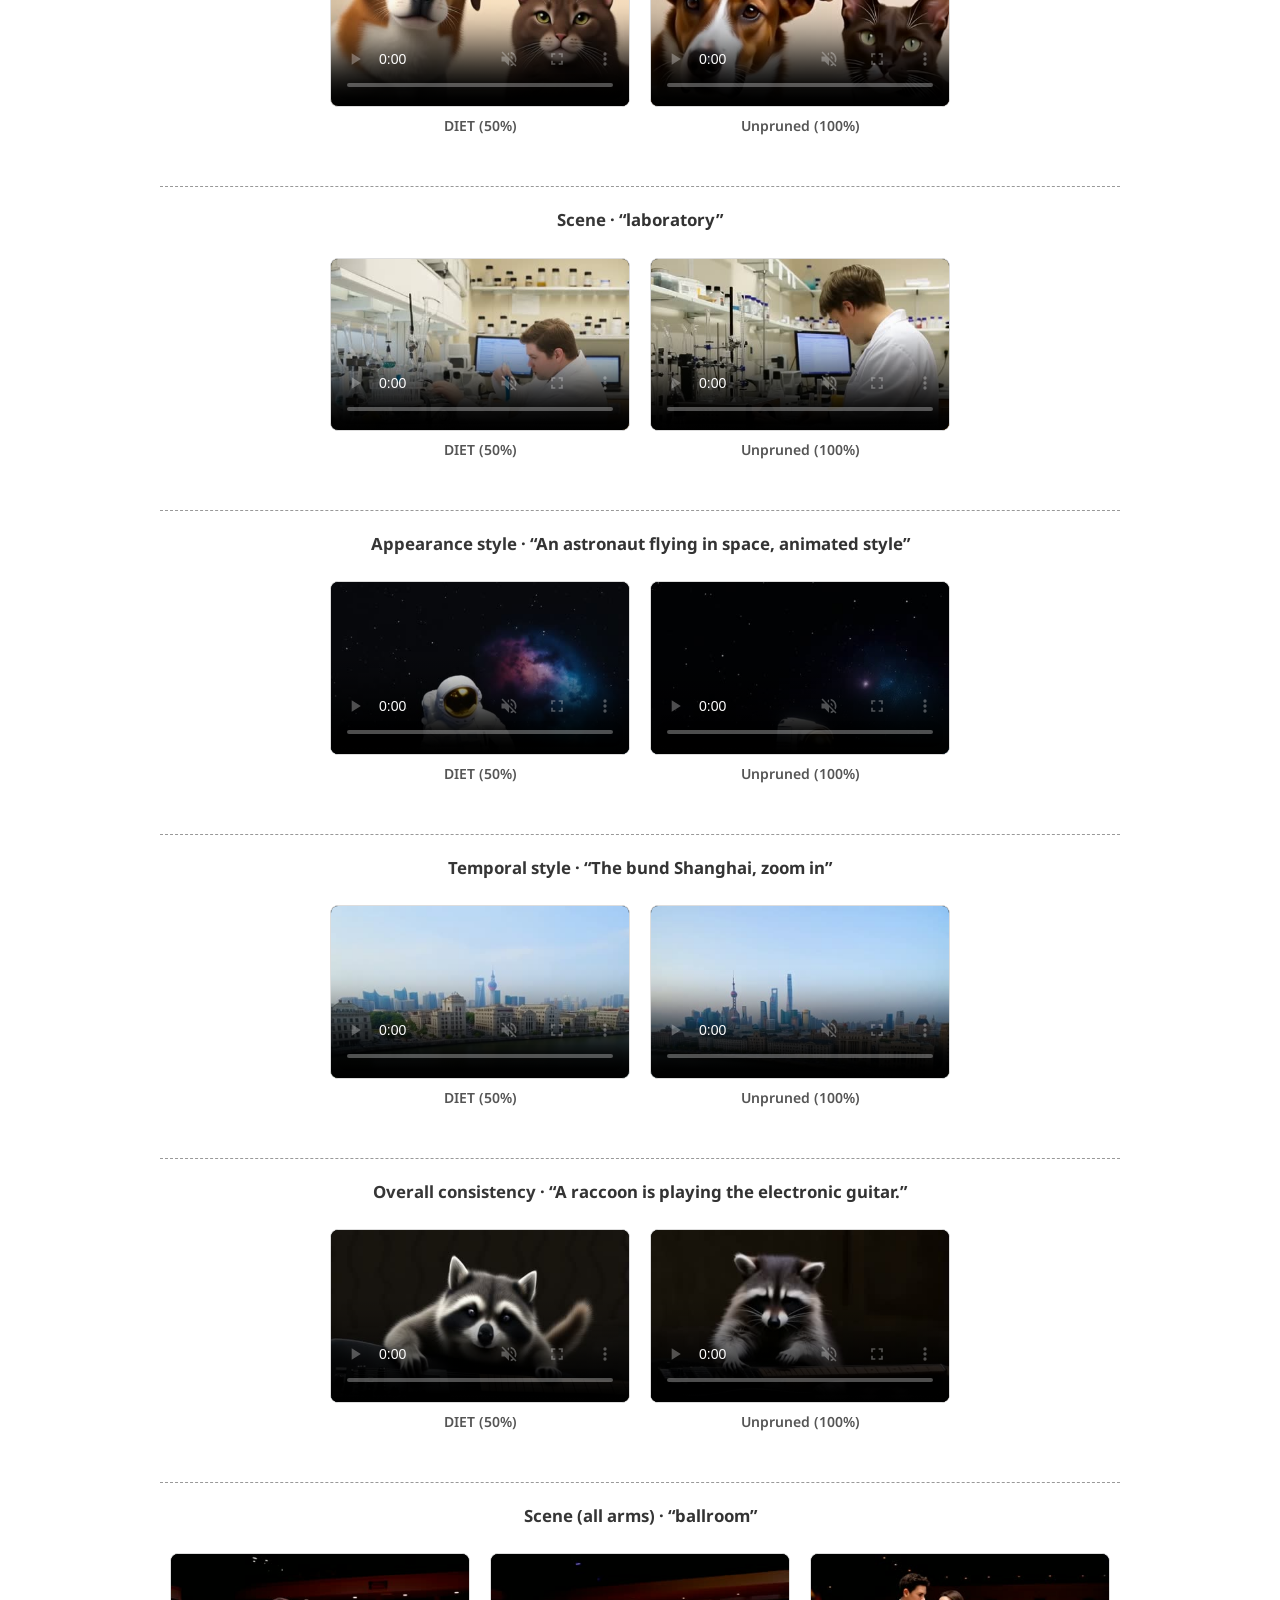
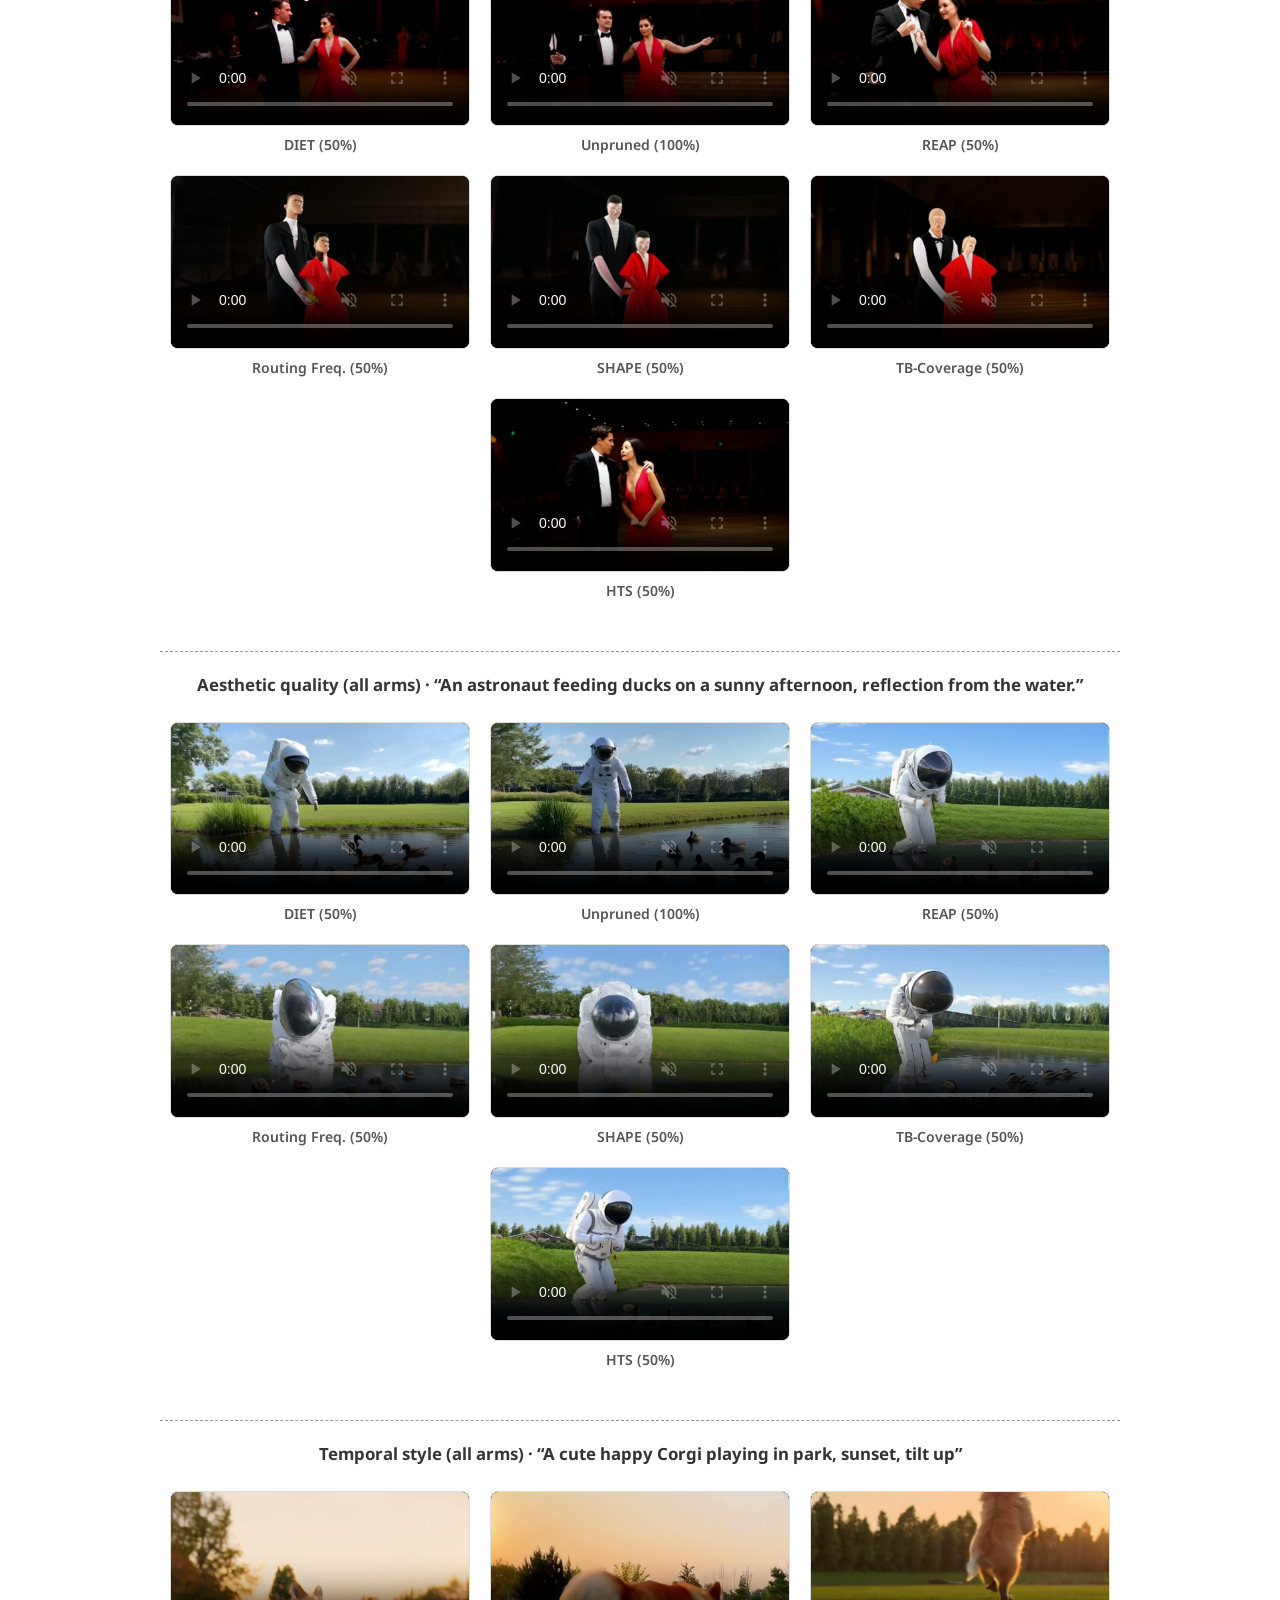
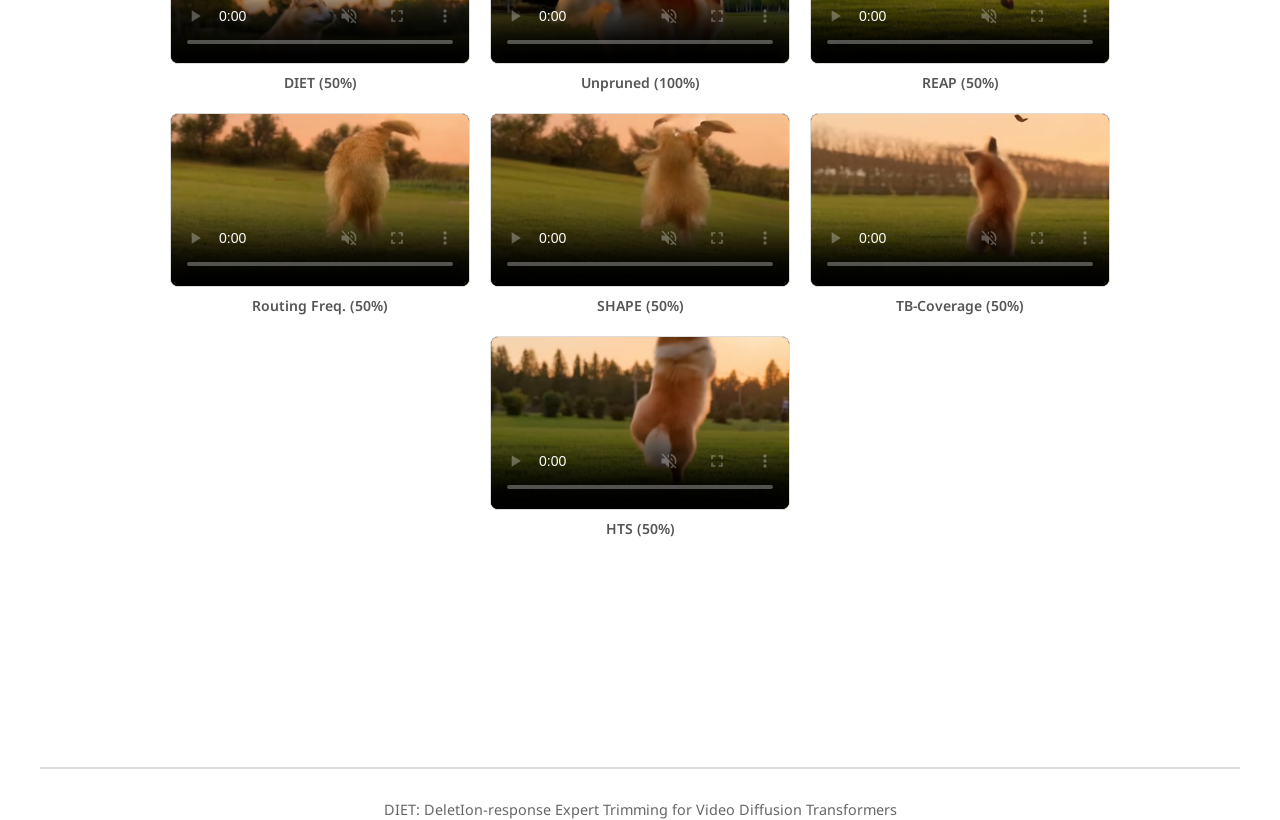
==== commit 7ef9f78d: "Add arXiv paper button" ====
--- a/index.html
+++ b/index.html
@@ -150,7 +150,12 @@
 
             <div class="column has-text-centered">
               <div class="publication-links">
-                <!-- Paper link will be added after the arXiv announcement. -->
+                <span class="link-block">
+                  <a href="https://arxiv.org/pdf/2609.37829" class="external-link button is-normal is-rounded is-dark" target="_blank" rel="noopener">
+                    <span class="icon"><i class="fas fa-file-pdf"></i></span>
+                    <span>Paper</span>
+                  </a>
+                </span>
                 <span class="link-block">
                   <a href="https://github.com/Eric-Zhang007/Video-DiT-MoE-Pruning" class="external-link button is-normal is-rounded is-dark" target="_blank" rel="noopener">
                     <span class="icon"><i class="fab fa-github"></i></span>
